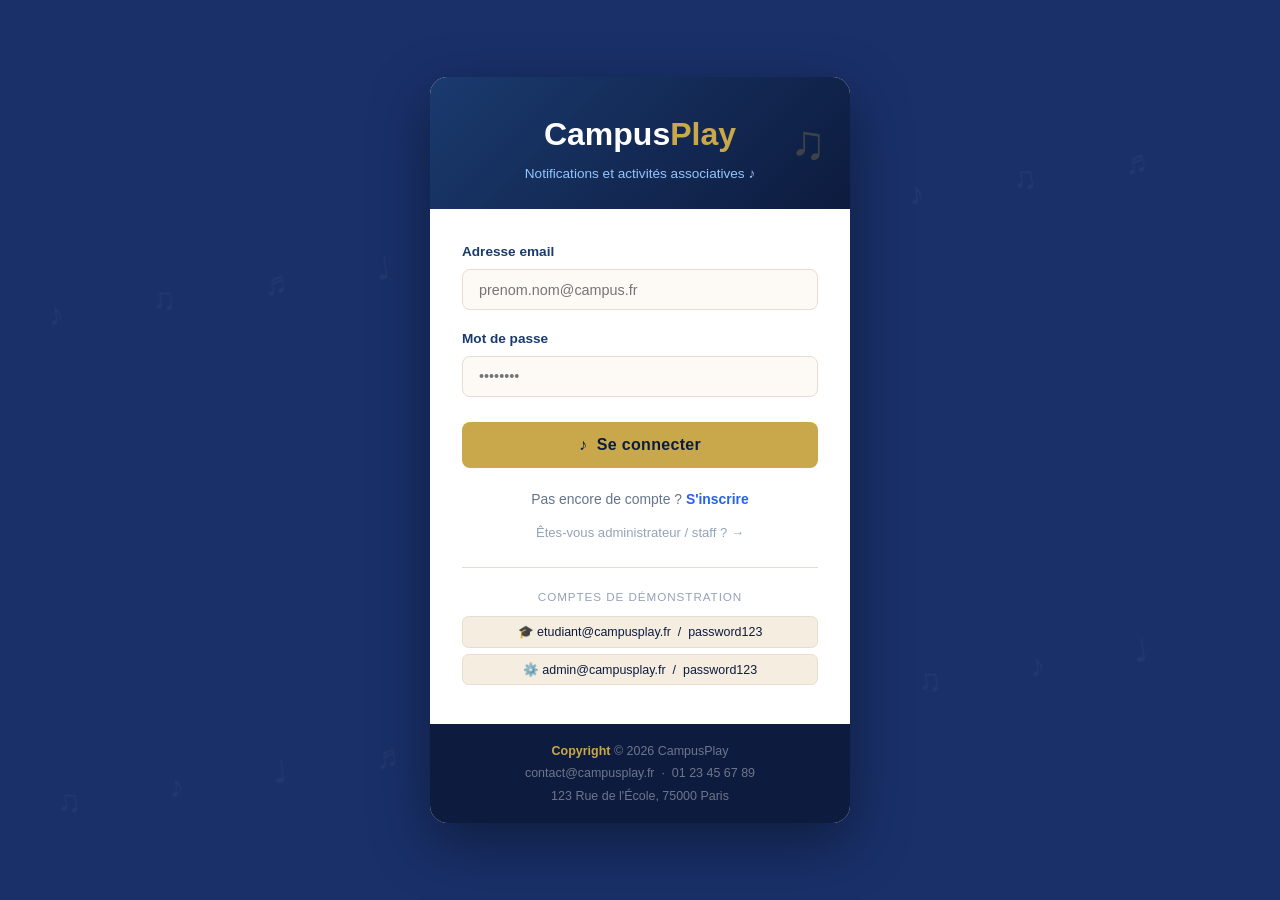
==== index.html @ 024bae29 "Accueil" ====
<!DOCTYPE html>
<html lang="fr">
<head>
  <meta charset="UTF-8">
  <title>CampusPlay — Connexion</title>
  <link rel="stylesheet" href="style.css">
  <style>
    body { background: var(--bleu-nuit, #0d1b3e); margin: 0; font-family: 'Segoe UI', Arial, sans-serif; }

    .page {
      min-height: 100vh;
      display: flex;
      flex-direction: column;
      align-items: center;
      justify-content: center;
      padding: 2rem 1rem;
      position: relative;
      overflow: hidden;
    }

    /* Notes de musique en fond */
    .page::before {
      content: '♩  ♪  ♫  ♬  ♩  ♪  ♫  ♬  ♩  ♪  ♫  ♬';
      position: fixed;
      top: 20%;
      left: -5%;
      font-size: 2rem;
      color: rgba(255,255,255,.04);
      white-space: nowrap;
      letter-spacing: 2.5rem;
      transform: rotate(-8deg);
      width: 140%;
      pointer-events: none;
    }
    .page::after {
      content: '♬  ♫  ♪  ♩  ♬  ♫  ♪  ♩  ♬  ♫  ♪  ♩';
      position: fixed;
      bottom: 20%;
      left: -5%;
      font-size: 2rem;
      color: rgba(255,255,255,.04);
      white-space: nowrap;
      letter-spacing: 2.5rem;
      transform: rotate(-8deg);
      width: 140%;
      pointer-events: none;
    }

    /* Carte centrale */
    .carte-login {
      background: white;
      border-radius: 1.1rem;
      width: 100%;
      max-width: 420px;
      box-shadow: 0 20px 60px rgba(0,0,0,.4);
      overflow: hidden;
      position: relative;
      z-index: 1;
    }

    /* Bandeau haut */
    .bandeau {
      background: linear-gradient(135deg, #1a3a6e, #0d1b3e);
      padding: 2rem 2rem 1.5rem;
      text-align: center;
      position: relative;
    }
    .bandeau::after {
      content: '♫';
      position: absolute;
      top: 50%;
      right: 1.5rem;
      transform: translateY(-50%);
      font-size: 3rem;
      color: rgba(201,168,76,.25);
    }
    .bandeau h1 {
      font-size: 2rem;
      font-weight: 800;
      color: white;
      margin: 0 0 .2rem;
    }
    .bandeau h1 span { color: #c9a84c; }
    .bandeau p {
      font-size: .85rem;
      color: #93c5fd;
      margin: 0;
    }

    /* Corps formulaire */
    .corps {
      padding: 2rem;
    }

    /* Champs */
    .champ { margin-bottom: 1.1rem; }
    .champ label {
      display: block;
      font-size: .85rem;
      font-weight: 600;
      color: #1a3a6e;
      margin-bottom: .4rem;
    }
    .champ input {
      width: 100%;
      padding: .72rem 1rem;
      border: 1.5px solid #e8ddd0;
      border-radius: .5rem;
      font-size: .9rem;
      background: #fdfaf6;
      color: #0d1b3e;
      box-sizing: border-box;
      transition: .15s;
      font-family: inherit;
    }
    .champ input:focus {
      outline: none;
      border-color: #2563eb;
      background: white;
      box-shadow: 0 0 0 3px rgba(37,99,235,.1);
    }

    /* Bouton connexion */
    .btn-login {
      width: 100%;
      padding: .85rem;
      background: #c9a84c;
      color: #0d1b3e;
      border: none;
      border-radius: .5rem;
      font-size: 1rem;
      font-weight: 800;
      cursor: pointer;
      margin-top: .5rem;
      transition: .15s;
      letter-spacing: .02em;
    }
    .btn-login:hover { background: #b8942e; transform: translateY(-1px); }

    /* Message erreur */
    .erreur {
      display: none;
      background: #fee2e2;
      color: #991b1b;
      border-left: 4px solid #dc2626;
      padding: .8rem 1rem;
      border-radius: .45rem;
      font-size: .88rem;
      margin-bottom: 1rem;
    }

    /* Lien inscription */
    .lien-bas {
      text-align: center;
      font-size: .87rem;
      color: #64748b;
      margin-top: 1.25rem;
    }
    .lien-bas a {
      color: #2563eb;
      font-weight: 600;
      text-decoration: none;
    }
    .lien-bas a:hover { text-decoration: underline; }

    /* Lien admin */
    .lien-admin {
      display: block;
      text-align: center;
      font-size: .82rem;
      color: #94a3b8;
      margin-top: .75rem;
      text-decoration: none;
      transition: .15s;
    }
    .lien-admin:hover { color: #2563eb; }

    /* Comptes démo */
    .demo-zone {
      margin-top: 1.5rem;
      padding-top: 1.25rem;
      border-top: 1px solid #e8ddd0;
    }
    .demo-titre {
      font-size: .73rem;
      color: #94a3b8;
      text-align: center;
      text-transform: uppercase;
      letter-spacing: .08em;
      margin-bottom: .6rem;
    }
    .demo-btn {
      display: block;
      width: 100%;
      padding: .45rem;
      background: #f5ede0;
      border: 1px solid #e8ddd0;
      border-radius: .4rem;
      font-size: .78rem;
      cursor: pointer;
      margin-bottom: .4rem;
      color: #0d1b3e;
      transition: .12s;
      font-family: inherit;
    }
    .demo-btn:hover { background: #e8ddd0; }

    /* Footer */
    .pied {
      background: #0d1b3e;
      padding: 1rem 2rem;
      text-align: center;
      font-size: .78rem;
      color: rgba(255,255,255,.4);
      line-height: 1.8;
    }
    .pied strong { color: #c9a84c; }
  </style>
</head>
<body>

<div class="page">
  <div class="carte-login">

    <!-- Bandeau -->
    <div class="bandeau">
      <h1>Campus<span>Play</span></h1>
      <p>Notifications et activités associatives ♪</p>
    </div>

    <!-- Formulaire -->
    <div class="corps">

      <div class="erreur" id="msg-erreur">
        ⚠️ Email ou mot de passe incorrect.
      </div>

      <form id="form-login">
        <div class="champ">
          <label>Adresse email</label>
          <input type="email" id="email" placeholder="prenom.nom@campus.fr" required autocomplete="email">
        </div>
        <div class="champ">
          <label>Mot de passe</label>
          <input type="password" id="mdp" placeholder="••••••••" required autocomplete="current-password">
        </div>
        <button type="submit" class="btn-login">♪ &nbsp;Se connecter</button>
      </form>

      <div class="lien-bas">
        Pas encore de compte ?
        <a href="inscription.html">S'inscrire</a>
      </div>

      <a href="connexion-admin.html" class="lien-admin">
        Êtes-vous administrateur / staff ? →
      </a>

      <!-- Comptes de démonstration -->
      <div class="demo-zone">
        <p class="demo-titre">Comptes de démonstration</p>
        <button class="demo-btn" onclick="remplir('etudiant@campusplay.fr','password123')">
          🎓 etudiant@campusplay.fr &nbsp;/&nbsp; password123
        </button>
        <button class="demo-btn" onclick="remplir('admin@campusplay.fr','password123')">
          ⚙️ admin@campusplay.fr &nbsp;/&nbsp; password123
        </button>
      </div>

    </div>

    <!-- Pied de la carte -->
    <div class="pied">
      <div><strong>Copyright</strong> © 2026 CampusPlay</div>
      <div>contact@campusplay.fr &nbsp;·&nbsp; 01 23 45 67 89</div>
      <div>123 Rue de l'École, 75000 Paris</div>
    </div>

  </div>
</div>

<script>
  /* ── Comptes de base ── */
  var COMPTES_BASE = [
    { email: 'admin@campusplay.fr',    mdp: 'password123', prenom: 'Alice', nom: 'Admin',   role: 'admin'   },
    { email: 'manager@campusplay.fr',  mdp: 'password123', prenom: 'Marc',  nom: 'Manager', role: 'manager' },
    { email: 'etudiant@campusplay.fr', mdp: 'password123', prenom: 'Emma',  nom: 'Dupont',  role: 'etudiant'},
  ];

  /* ── Si déjà connecté → page suivante ── */
  try {
    var sessionActuelle = localStorage.getItem('campusplay_user');
    if (sessionActuelle) {
      window.location.href = 'accueil.html';
    }
  } catch(e) {}

  /* ── Remplissage auto depuis les boutons démo ── */
  function remplir(email, mdp) {
    document.getElementById('email').value = email;
    document.getElementById('mdp').value   = mdp;
    document.getElementById('msg-erreur').style.display = 'none';
  }

  /* ── Soumission du formulaire ── */
  document.getElementById('form-login').addEventListener('submit', function(e) {
    e.preventDefault();

    var email  = document.getElementById('email').value.trim().toLowerCase();
    var mdp    = document.getElementById('mdp').value;
    var erreur = document.getElementById('msg-erreur');

    /* Récupérer aussi les comptes créés via inscription */
    var comptesInscrits = [];
    try {
      comptesInscrits = JSON.parse(localStorage.getItem('cp_comptes') || '[]');
    } catch(e) {}

    var tousComptes = COMPTES_BASE.concat(comptesInscrits);

    /* Chercher le compte correspondant */
    var compte = null;
    for (var i = 0; i < tousComptes.length; i++) {
      if (tousComptes[i].email === email && tousComptes[i].mdp === mdp) {
        compte = tousComptes[i];
        break;
      }
    }

    if (!compte) {
      erreur.style.display = 'block';
      document.getElementById('mdp').value = '';
      document.getElementById('mdp').focus();
      return;
    }

    /* Connexion réussie */
    erreur.style.display = 'none';
    var userSession = {
      email:  compte.email,
      prenom: compte.prenom,
      nom:    compte.nom,
      role:   compte.role
    };
    localStorage.setItem('campusplay_user', JSON.stringify(userSession));
    localStorage.setItem('cp_flash', JSON.stringify({ msg: 'Bienvenue, ' + compte.prenom + ' ! ♪', type: 'succes' }));

    /* → Redirection vers accueil.html */
    window.location.href = 'accueil.html';
  });
</script>

</body>
</html>
---- style.css ----
/* ═══════════════════════════════════════════
   CAMPUSPLAY — CSS GLOBAL
   DA : Musique · Bleu foncé / Bleu clair / Beige
   ═══════════════════════════════════════════ */

/* ── VARIABLES ── */
:root {
  --bleu-nuit:   #193069;   /* fond sombre, sidebar */
  --bleu-marine: #35578e;   /* header, accents foncés */
  --bleu-vif:    #1d5ce4;   /* boutons principaux */
  --bleu-clair:  #93c5fd;   /* highlights bleus */
  --bleu-pale:   #dbeafe;   /* fonds légers */
  --beige:       #f5ede0;   /* fond principal */
  --beige-clair: #fdfaf6;   /* cartes, fonds blancs chauds */
  --beige-bord:  #e8ddd0;   /* bordures beige */
  --or:          #d6c28a;   /* accent musical doré */
  --or-clair:    #fef3c7;   /* fond doré léger */
  --blanc:       #ffffff;
  --texte:       #0d1b3e;   /* texte principal */
  --texte-doux:  #4a5568;   /* texte secondaire */
  --texte-pale:  #94a3b8;   /* texte très léger */
  --succes:      #059669;
  --erreur:      #dc2626;
  --attention:   #d97706;
  --bordure:     #e8ddd0;
  --ombre:       0 4px 20px rgba(13, 27, 62, .1);
  --ombre-forte: 0 8px 32px rgba(13, 27, 62, .18);
}

/* ── RESET ── */
*, *::before, *::after { margin: 0; padding: 0; box-sizing: border-box; }

html { scroll-behavior: smooth; }

body {
  font-family: 'Segoe UI', 'Helvetica Neue', Arial, sans-serif;
  background: var(--beige);
  color: var(--texte);
  min-height: 100vh;
  line-height: 1.6;
}

/* ══════════════════════════════
   MISE EN PAGE PRINCIPALE
   (structure wireframe sidebar)
   ══════════════════════════════ */
.page-wrapper {
  min-height: 100vh;
  display: flex;
  flex-direction: column;
  max-width: 1100px;
  margin: 0 auto;
  background: var(--beige-clair);
  box-shadow: var(--ombre-forte);
}

/* ── HEADER ── */
.site-header {
  background: var(--bleu-nuit);
  padding: 1.1rem 2rem;
  display: flex;
  align-items: center;
  gap: 1.5rem;
  position: relative;
  overflow: hidden;
}

/* Notes de musique décoratives en fond du header */
.site-header::before {
  content: '♩ ♪ ♫ ♬ ♩ ♪ ♫ ♬ ♩ ♪ ♫ ♬';
  position: absolute;
  top: 50%;
  left: 50%;
  transform: translate(-50%, -50%);
  font-size: 1.4rem;
  color: rgba(255,255,255,.04);
  white-space: nowrap;
  letter-spacing: 1.5rem;
  pointer-events: none;
  width: 200%;
  text-align: center;
}

.logo-cercle {
  width: 68px;
  height: 68px;
  border-radius: 50%;
  border: 2px solid var(--or);
  background: rgba(201,168,76,.1);
  display: flex;
  align-items: center;
  justify-content: center;
  font-size: 1.6rem;
  flex-shrink: 0;
  position: relative;
  z-index: 1;
}

.site-header-centre {
  flex: 1;
  text-align: center;
  position: relative;
  z-index: 1;
}
.site-header-centre h1 {
  font-size: 2.2rem;
  font-weight: 800;
  color: var(--blanc);
  letter-spacing: .02em;
  margin-bottom: .15rem;
}
.site-header-centre .sous-titre {
  font-size: .9rem;
  color: var(--bleu-clair);
  letter-spacing: .05em;
}
/* Note musicale après le titre */
.site-header-centre h1::after {
  content: ' ♫';
  color: var(--or);
  font-size: 1.6rem;
}

.header-user {
  display: flex;
  flex-direction: column;
  align-items: flex-end;
  gap: .35rem;
  min-width: 130px;
  position: relative;
  z-index: 1;
}
.header-user .user-nom   { font-size: .85rem; font-weight: 600; color: var(--blanc); }
.header-user .user-role  {
  font-size: .72rem;
  padding: .15rem .6rem;
  border-radius: 9999px;
  background: var(--or);
  color: var(--bleu-nuit);
  font-weight: 700;
  letter-spacing: .03em;
}
.header-user .btn-deconnexion {
  font-size: .78rem;
  padding: .3rem .75rem;
  border: 1px solid rgba(255,255,255,.25);
  border-radius: .4rem;
  background: transparent;
  cursor: pointer;
  color: rgba(255,255,255,.7);
  transition: .15s;
}
.header-user .btn-deconnexion:hover {
  background: rgba(255,255,255,.1);
  color: var(--blanc);
}

/* ── CORPS : sidebar + contenu ── */
.site-corps {
  display: flex;
  flex: 1;
}

/* ── SIDEBAR ── */
.sidebar {
  width: 165px;
  flex-shrink: 0;
  background: var(--bleu-marine);
  padding: 1.5rem 0;
  display: flex;
  flex-direction: column;
}

.sidebar-titre {
  font-size: .7rem;
  font-weight: 700;
  color: var(--bleu-clair);
  letter-spacing: .12em;
  text-transform: uppercase;
  padding: .5rem 1.25rem .25rem;
  margin-bottom: .25rem;
}

.sidebar a {
  display: flex;
  align-items: center;
  gap: .6rem;
  padding: .7rem 1.25rem;
  font-size: .9rem;
  color: rgba(255,255,255,.65);
  text-decoration: none;
  border-left: 3px solid transparent;
  transition: .15s;
}
.sidebar a .icone { font-size: 1rem; width: 1.2rem; text-align: center; }
.sidebar a:hover {
  background: rgba(255,255,255,.07);
  color: var(--blanc);
  border-left-color: var(--bleu-clair);
}
.sidebar a.actif {
  background: rgba(147,197,253,.12);
  color: var(--blanc);
  font-weight: 700;
  border-left-color: var(--or);
}
.sidebar a.actif .icone { color: var(--or); }

.sidebar hr {
  border: none;
  border-top: 1px solid rgba(255,255,255,.1);
  margin: .6rem 1rem;
}

.badge-notif {
  display: inline-block;
  background: var(--erreur);
  color: white;
  border-radius: 9999px;
  font-size: .65rem;
  padding: .1rem .45rem;
  font-weight: 700;
  margin-left: auto;
}

/* ── CONTENU PRINCIPAL ── */
.site-contenu {
  flex: 1;
  padding: 2rem 2.25rem;
  background: var(--beige-clair);
}

.page-titre {
  font-size: 1.4rem;
  font-weight: 800;
  color: var(--bleu-nuit);
  margin-bottom: 1.5rem;
  display: flex;
  align-items: center;
  gap: .6rem;
}
.page-titre::after {
  content: '';
  flex: 1;
  height: 2px;
  background: linear-gradient(to right, var(--beige-bord), transparent);
  margin-left: .5rem;
}

/* ── FOOTER ── */
/* ── FOOTER ── */
.site-footer {
  background: var(--bleu-nuit);
  border-top: 2px solid var(--or);
  padding: .55rem 2rem;
  text-align: center;
  color: rgba(255,255,255,.4);
  font-size: .75rem;
  line-height: 1.6;
}
.site-footer strong { color: var(--or); }

/* ══════════════════════════════
   COMPOSANTS UI
   ══════════════════════════════ */

/* ── BOUTONS ── */
.btn {
  display: inline-flex;
  align-items: center;
  gap: .4rem;
  padding: .6rem 1.4rem;
  border-radius: .5rem;
  font-size: .9rem;
  font-weight: 600;
  cursor: pointer;
  text-decoration: none;
  border: none;
  transition: .18s;
  letter-spacing: .01em;
}
.btn-primaire {
  background: var(--bleu-vif);
  color: var(--blanc);
}
.btn-primaire:hover { background: #1d4ed8; transform: translateY(-1px); box-shadow: 0 4px 12px rgba(37,99,235,.3); }

.btn-or {
  background: var(--or);
  color: var(--bleu-nuit);
  font-weight: 700;
}
.btn-or:hover { background: #b8942e; transform: translateY(-1px); }

.btn-contour {
  background: transparent;
  color: var(--bleu-vif);
  border: 2px solid var(--bleu-vif);
}
.btn-contour:hover { background: var(--bleu-pale); }

.btn-contour-blanc {
  background: transparent;
  color: var(--blanc);
  border: 2px solid rgba(255,255,255,.4);
}
.btn-contour-blanc:hover { background: rgba(255,255,255,.1); border-color: var(--blanc); }

.btn-succes { background: var(--succes); color: var(--blanc); }
.btn-succes:hover { background: #047857; }

.btn-erreur { background: var(--erreur); color: var(--blanc); }
.btn-erreur:hover { background: #b91c1c; }

.btn-gris { background: var(--beige); color: var(--texte-doux); border: 1px solid var(--bordure); }
.btn-gris:hover { background: var(--beige-bord); }

.btn-grand { padding: .85rem 2rem; font-size: 1rem; }
.btn-plein { width: 100%; justify-content: center; }

/* ── CARTES ── */
.carte {
  background: var(--blanc);
  border: 1px solid var(--bordure);
  border-radius: .75rem;
  padding: 1.5rem;
  transition: .2s;
}
.carte:hover { box-shadow: var(--ombre); }

/* Cartes du dashboard (3 grandes) */
.grande-carte {
  border: 2px solid var(--beige-bord);
  border-radius: .75rem;
  min-height: 230px;
  display: flex;
  flex-direction: column;
  cursor: pointer;
  text-decoration: none;
  color: inherit;
  transition: .2s;
  overflow: hidden;
  background: var(--blanc);
}
.grande-carte:hover {
  border-color: var(--bleu-vif);
  box-shadow: 0 6px 24px rgba(37,99,235,.12);
  transform: translateY(-3px);
}
.grande-carte-titre {
  padding: .9rem 1.1rem;
  font-weight: 700;
  font-size: .95rem;
  border-bottom: 2px solid var(--beige-bord);
  background: var(--beige);
  color: var(--bleu-marine);
  display: flex;
  align-items: center;
  gap: .5rem;
}
.grande-carte:hover .grande-carte-titre {
  background: var(--bleu-pale);
  border-bottom-color: var(--bleu-vif);
  color: var(--bleu-vif);
}
.grande-carte-corps {
  flex: 1;
  padding: 1rem;
  display: flex;
  flex-direction: column;
  gap: .5rem;
}
.item-carte {
  font-size: .82rem;
  color: var(--texte-doux);
  padding: .4rem .65rem;
  background: var(--beige-clair);
  border-radius: .35rem;
  border-left: 3px solid var(--beige-bord);
  line-height: 1.45;
}
.item-carte strong { display: block; color: var(--bleu-nuit); font-size: .85rem; }
.item-carte-vide { font-size: .83rem; color: var(--texte-pale); text-align: center; margin-top: 1.25rem; font-style: italic; }

/* ── GRILLES ── */
.grille-3 { display: grid; grid-template-columns: repeat(3, 1fr); gap: 1.25rem; }
.grille-2 { display: grid; grid-template-columns: repeat(2, 1fr); gap: 1.25rem; }
.grille-4 { display: grid; grid-template-columns: repeat(4, 1fr); gap: 1rem; }

/* ── BADGES ── */
.badge {
  display: inline-block;
  padding: .2rem .65rem;
  border-radius: 9999px;
  font-size: .73rem;
  font-weight: 700;
  letter-spacing: .02em;
}
.badge-vert    { background: #d1fae5; color: #065f46; }
.badge-jaune   { background: var(--or-clair); color: #92400e; }
.badge-rouge   { background: #fee2e2; color: #991b1b; }
.badge-bleu    { background: var(--bleu-pale); color: var(--bleu-marine); }
.badge-marine  { background: var(--bleu-marine); color: var(--blanc); }
.badge-or      { background: var(--or); color: var(--bleu-nuit); font-weight: 800; }
.badge-beige   { background: var(--beige); color: var(--texte-doux); }

/* ── FORMULAIRES ── */
.form-groupe { margin-bottom: 1.15rem; }
.form-groupe label {
  display: block;
  font-weight: 600;
  font-size: .85rem;
  margin-bottom: .4rem;
  color: var(--bleu-marine);
}
.form-groupe label .requis { color: var(--erreur); margin-left: .15rem; }

.form-groupe input,
.form-groupe select,
.form-groupe textarea {
  width: 100%;
  padding: .7rem 1rem;
  border: 1.5px solid var(--beige-bord);
  border-radius: .5rem;
  font-size: .9rem;
  font-family: inherit;
  background: var(--beige-clair);
  color: var(--texte);
  transition: .15s;
}
.form-groupe input:focus,
.form-groupe select:focus,
.form-groupe textarea:focus {
  outline: none;
  border-color: var(--bleu-vif);
  background: var(--blanc);
  box-shadow: 0 0 0 3px rgba(37,99,235,.1);
}
.form-groupe input::placeholder { color: var(--texte-pale); }
.form-groupe textarea { resize: vertical; min-height: 90px; }

/* ── FLASH / ALERTES ── */
.flash {
  padding: .85rem 1.2rem;
  border-radius: .5rem;
  margin-bottom: 1.25rem;
  font-size: .88rem;
  font-weight: 500;
  display: flex;
  align-items: center;
  gap: .6rem;
}
.flash-succes    { background: #d1fae5; color: #065f46; border-left: 4px solid var(--succes); }
.flash-erreur    { background: #fee2e2; color: #991b1b; border-left: 4px solid var(--erreur); }
.flash-attention { background: var(--or-clair); color: #92400e; border-left: 4px solid var(--attention); }
.flash-info      { background: var(--bleu-pale); color: var(--bleu-marine); border-left: 4px solid var(--bleu-vif); }

/* ── TABLEAU ── */
table { width: 100%; border-collapse: collapse; }
thead tr { background: var(--beige); }
th {
  padding: .8rem 1rem;
  text-align: left;
  font-size: .78rem;
  font-weight: 700;
  color: var(--bleu-marine);
  text-transform: uppercase;
  letter-spacing: .06em;
  border-bottom: 2px solid var(--beige-bord);
}
td {
  padding: .75rem 1rem;
  font-size: .87rem;
  border-bottom: 1px solid var(--beige-bord);
  color: var(--texte);
}
tbody tr:hover { background: var(--beige-clair); }
tbody tr:last-child td { border-bottom: none; }

/* ── ONGLETS ── */
.onglets {
  display: flex;
  gap: .25rem;
  border-bottom: 2px solid var(--beige-bord);
  margin-bottom: 1.75rem;
  overflow-x: auto;
}
.onglet {
  padding: .65rem 1.2rem;
  font-size: .88rem;
  font-weight: 600;
  color: var(--texte-doux);
  border-bottom: 3px solid transparent;
  margin-bottom: -2px;
  cursor: pointer;
  white-space: nowrap;
  transition: .15s;
  border-radius: .4rem .4rem 0 0;
}
.onglet:hover { color: var(--bleu-vif); background: var(--beige); }
.onglet.actif { color: var(--bleu-vif); border-bottom-color: var(--bleu-vif); background: var(--bleu-pale); }

/* ── STAT CARTES ── */
.stat-carte {
  background: var(--blanc);
  border: 1px solid var(--beige-bord);
  border-radius: .75rem;
  padding: 1.4rem;
  text-align: center;
  position: relative;
  overflow: hidden;
}
.stat-carte::before {
  content: '♪';
  position: absolute;
  bottom: -.5rem;
  right: .75rem;
  font-size: 3rem;
  color: rgba(13,27,62,.04);
  pointer-events: none;
}
.stat-carte .chiffre {
  font-size: 2.4rem;
  font-weight: 800;
  color: var(--bleu-marine);
  line-height: 1;
  margin-bottom: .35rem;
}
.stat-carte .label {
  font-size: .78rem;
  color: var(--texte-doux);
  font-weight: 500;
  text-transform: uppercase;
  letter-spacing: .05em;
}

/* ── BARRE DE PROGRESSION ── */
.barre-fond {
  background: var(--beige-bord);
  border-radius: 9999px;
  height: 8px;
  overflow: hidden;
}
.barre-rempli {
  height: 100%;
  border-radius: 9999px;
  transition: width .3s ease;
}

/* ── MODAL ── */
.modal-overlay {
  display: none;
  position: fixed;
  inset: 0;
  background: rgba(13,27,62,.6);
  z-index: 300;
  align-items: center;
  justify-content: center;
  backdrop-filter: blur(2px);
}
.modal-overlay.ouvert { display: flex; }
.modal-carte {
  background: var(--blanc);
  border-radius: .9rem;
  width: 100%;
  max-width: 480px;
  margin: 1rem;
  box-shadow: var(--ombre-forte);
  overflow: hidden;
}
.modal-header {
  background: var(--bleu-nuit);
  padding: 1.25rem 1.5rem;
  display: flex;
  justify-content: space-between;
  align-items: center;
}
.modal-header h3 { color: var(--blanc); font-weight: 700; }
.modal-fermer {
  background: none;
  border: none;
  color: rgba(255,255,255,.6);
  font-size: 1.4rem;
  cursor: pointer;
  transition: .15s;
}
.modal-fermer:hover { color: var(--blanc); }
.modal-corps { padding: 1.75rem; }

/* ══════════════════════════════
   PAGE CONNEXION (index.html)
   ══════════════════════════════ */
.page-connexion {
  min-height: 100vh;
  display: flex;
  flex-direction: column;
  background: var(--bleu-nuit);
  position: relative;
  overflow: hidden;
}

/* Motif notes de musique en fond */
.page-connexion::before {
  content: '♩  ♪  ♫  ♬  ♩  ♪  ♫  ♬  ♩  ♪  ♫  ♬  ♩  ♪  ♫  ♬';
  position: fixed;
  top: 15%;
  left: -5%;
  font-size: 2rem;
  color: rgba(255,255,255,.03);
  white-space: nowrap;
  letter-spacing: 2rem;
  pointer-events: none;
  transform: rotate(-8deg);
  width: 130%;
}
.page-connexion::after {
  content: '♬  ♫  ♪  ♩  ♬  ♫  ♪  ♩  ♬  ♫  ♪  ♩  ♬  ♫  ♪  ♩';
  position: fixed;
  bottom: 15%;
  left: -5%;
  font-size: 2rem;
  color: rgba(255,255,255,.03);
  white-space: nowrap;
  letter-spacing: 2rem;
  pointer-events: none;
  transform: rotate(-8deg);
  width: 130%;
}

.connexion-wrapper {
  flex: 1;
  display: flex;
  align-items: center;
  justify-content: center;
  padding: 2rem 1rem;
  position: relative;
  z-index: 1;
}

.connexion-carte {
  background: var(--blanc);
  border-radius: 1.1rem;
  width: 100%;
  max-width: 420px;
  box-shadow: 0 20px 60px rgba(0,0,0,.4);
  overflow: hidden;
}

.connexion-bandeau {
  background: linear-gradient(135deg, var(--bleu-marine), var(--bleu-nuit));
  padding: 2rem 2rem 1.5rem;
  text-align: center;
  position: relative;
}
.connexion-bandeau::after {
  content: '♫';
  position: absolute;
  top: 50%;
  right: 1.5rem;
  transform: translateY(-50%);
  font-size: 3rem;
  color: rgba(201,168,76,.3);
}
.connexion-bandeau h1 {
  font-size: 1.9rem;
  font-weight: 800;
  color: var(--blanc);
  margin-bottom: .2rem;
}
.connexion-bandeau h1 span { color: var(--or); }
.connexion-bandeau p {
  font-size: .85rem;
  color: var(--bleu-clair);
}

.connexion-corps { padding: 2rem; }

.connexion-footer-bas {
  background: var(--bleu-nuit);
  padding: 1rem 2rem;
  text-align: center;
  font-size: .8rem;
  color: rgba(255,255,255,.4);
  line-height: 1.8;
}

/* ── RESPONSIVE ── */
@media (max-width: 768px) {
  .site-corps { flex-direction: column; }
  .sidebar {
    width: 100%;
    flex-direction: row;
    flex-wrap: wrap;
    padding: .5rem;
    gap: .1rem;
  }
  .sidebar a { padding: .45rem .8rem; font-size: .83rem; border-left: none; border-bottom: 2px solid transparent; }
  .sidebar a.actif { border-left: none; border-bottom-color: var(--or); }
  .sidebar hr, .sidebar-titre { display: none; }
  .grille-3, .grille-4 { grid-template-columns: 1fr 1fr; }
  .grille-2 { grid-template-columns: 1fr; }
  .site-header-centre h1 { font-size: 1.5rem; }
  .site-contenu { padding: 1.25rem; }
}
@media (max-width: 480px) {
  .grille-3, .grille-4 { grid-template-columns: 1fr; }
}
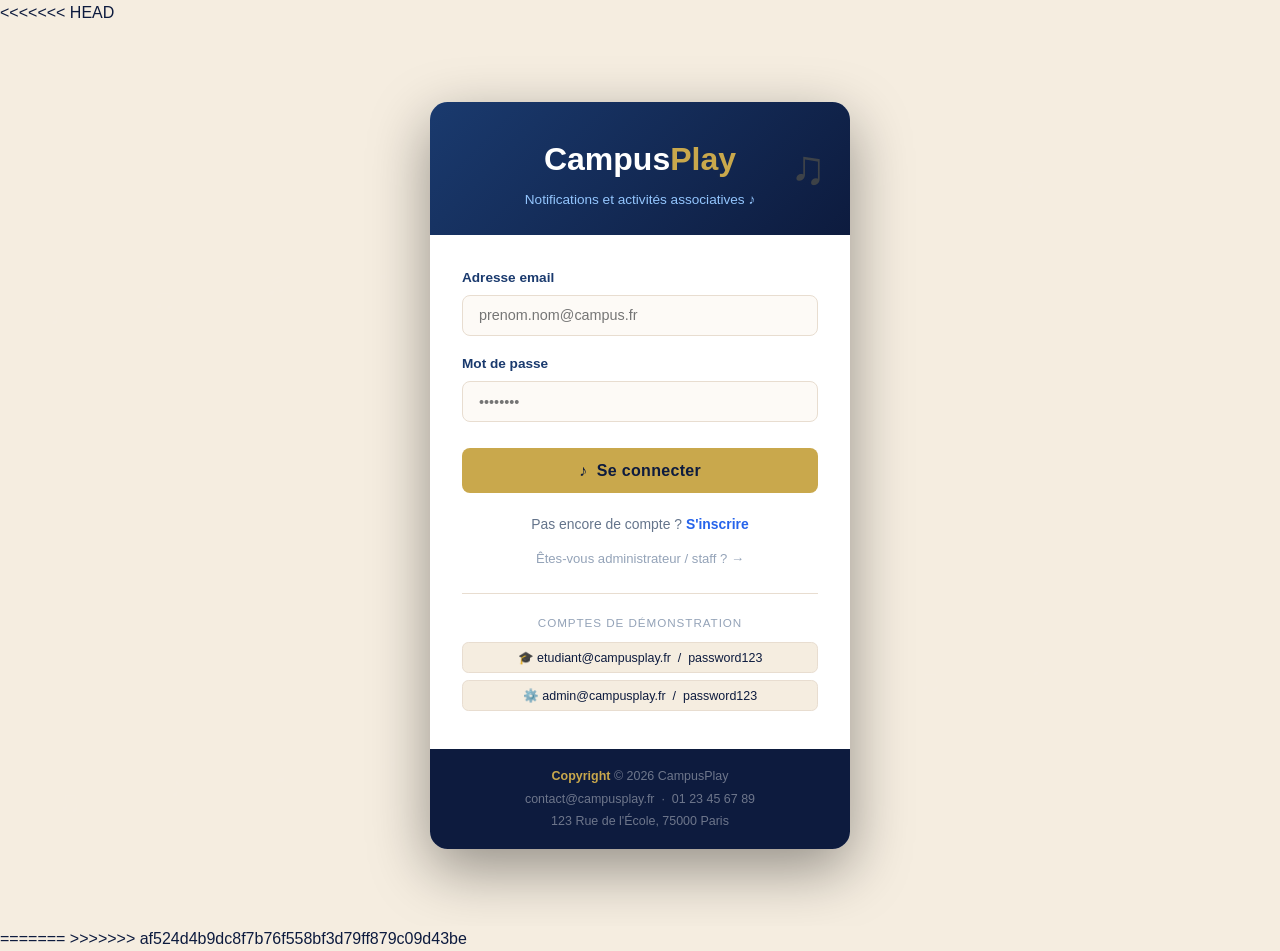
==== commit da0883ad: "accueil" ====
--- a/index.html
+++ b/index.html
@@ -1,6 +1,7 @@
 <!DOCTYPE html>
 <html lang="fr">
 <head>
+<<<<<<< HEAD
   <meta charset="UTF-8">
   <title>CampusPlay — Connexion</title>
   <link rel="stylesheet" href="style.css">
@@ -351,4 +352,12 @@
 </script>
 
 </body>
-</html>+</html>
+=======
+  <meta charset="UTF-8" />
+  <meta name="viewport" content="width=device-width, initial-scale=1.0" />
+  <title>VocalSanté — Dépistage vocal</title>
+  <link rel="stylesheet" href="style.css" />
+</head>
+<body>
+>>>>>>> af524d4b9dc8f7b76f558bf3d79ff879c09d43be
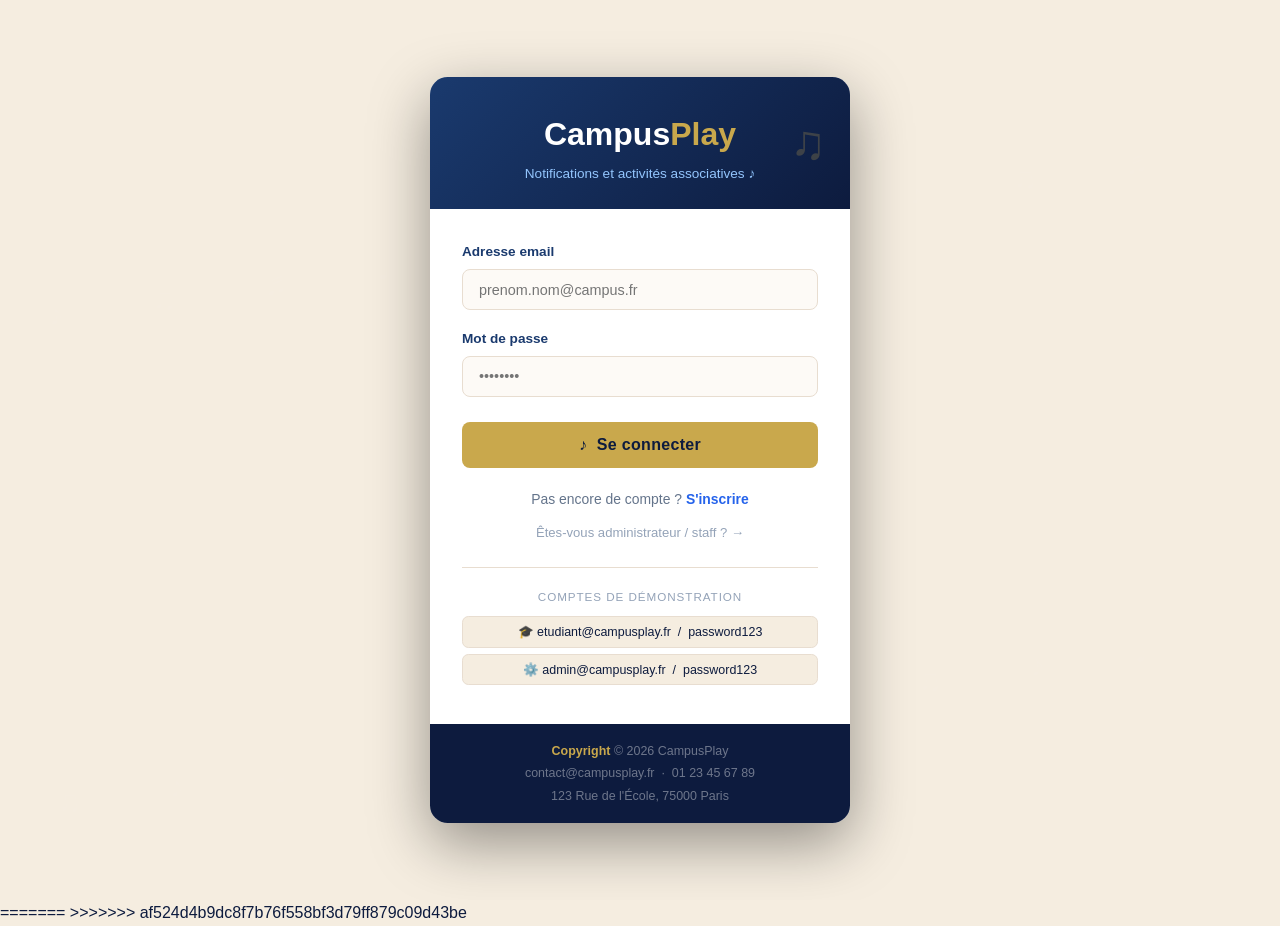
==== commit 28a6523b: "ajout soso" ====
--- a/index.html
+++ b/index.html
@@ -1,7 +1,7 @@
 <!DOCTYPE html>
 <html lang="fr">
 <head>
-<<<<<<< HEAD
+
   <meta charset="UTF-8">
   <title>CampusPlay — Connexion</title>
   <link rel="stylesheet" href="style.css">
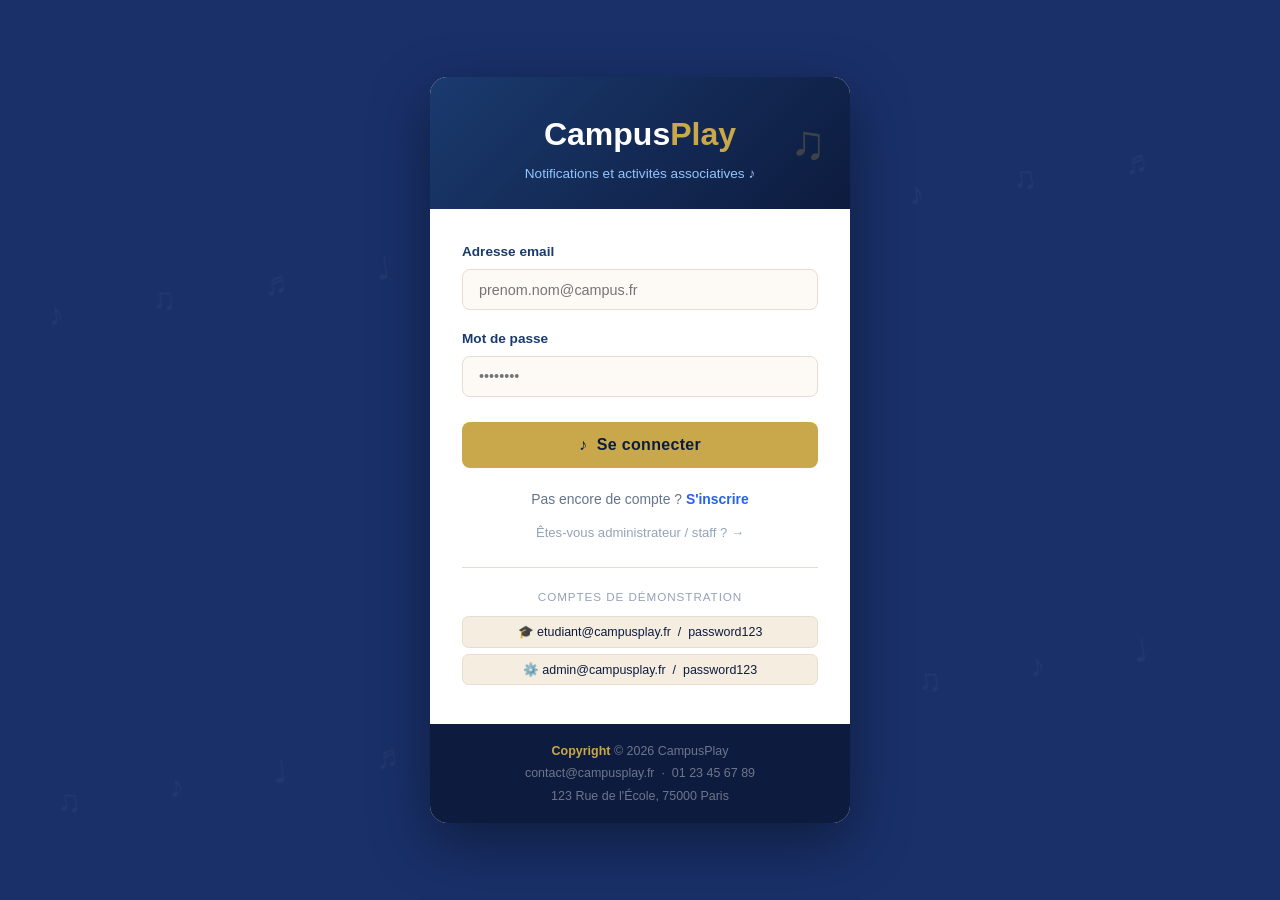
==== commit b998fdc0: "test bdd" ====
--- a/index.html
+++ b/index.html
@@ -236,14 +236,14 @@
         ⚠️ Email ou mot de passe incorrect.
       </div>
 
-      <form id="form-login">
+      <form id="form-login" action="connexion.php" method="POST">
         <div class="champ">
           <label>Adresse email</label>
-          <input type="email" id="email" placeholder="prenom.nom@campus.fr" required autocomplete="email">
+          <input type="email" id="email" name="email" placeholder="prenom.nom@campus.fr" required autocomplete="email">
         </div>
         <div class="champ">
           <label>Mot de passe</label>
-          <input type="password" id="mdp" placeholder="••••••••" required autocomplete="current-password">
+          <input type="password" id="mdp" name="mdp" placeholder="••••••••" required autocomplete="current-password">
         </div>
         <button type="submit" class="btn-login">♪ &nbsp;Se connecter</button>
       </form>
@@ -280,84 +280,3 @@
   </div>
 </div>
 
-<script>
-  /* ── Comptes de base ── */
-  var COMPTES_BASE = [
-    { email: 'admin@campusplay.fr',    mdp: 'password123', prenom: 'Alice', nom: 'Admin',   role: 'admin'   },
-    { email: 'manager@campusplay.fr',  mdp: 'password123', prenom: 'Marc',  nom: 'Manager', role: 'manager' },
-    { email: 'etudiant@campusplay.fr', mdp: 'password123', prenom: 'Emma',  nom: 'Dupont',  role: 'etudiant'},
-  ];
-
-  /* ── Si déjà connecté → page suivante ── */
-  try {
-    var sessionActuelle = localStorage.getItem('campusplay_user');
-    if (sessionActuelle) {
-      window.location.href = 'accueil.html';
-    }
-  } catch(e) {}
-
-  /* ── Remplissage auto depuis les boutons démo ── */
-  function remplir(email, mdp) {
-    document.getElementById('email').value = email;
-    document.getElementById('mdp').value   = mdp;
-    document.getElementById('msg-erreur').style.display = 'none';
-  }
-
-  /* ── Soumission du formulaire ── */
-  document.getElementById('form-login').addEventListener('submit', function(e) {
-    e.preventDefault();
-
-    var email  = document.getElementById('email').value.trim().toLowerCase();
-    var mdp    = document.getElementById('mdp').value;
-    var erreur = document.getElementById('msg-erreur');
-
-    /* Récupérer aussi les comptes créés via inscription */
-    var comptesInscrits = [];
-    try {
-      comptesInscrits = JSON.parse(localStorage.getItem('cp_comptes') || '[]');
-    } catch(e) {}
-
-    var tousComptes = COMPTES_BASE.concat(comptesInscrits);
-
-    /* Chercher le compte correspondant */
-    var compte = null;
-    for (var i = 0; i < tousComptes.length; i++) {
-      if (tousComptes[i].email === email && tousComptes[i].mdp === mdp) {
-        compte = tousComptes[i];
-        break;
-      }
-    }
-
-    if (!compte) {
-      erreur.style.display = 'block';
-      document.getElementById('mdp').value = '';
-      document.getElementById('mdp').focus();
-      return;
-    }
-
-    /* Connexion réussie */
-    erreur.style.display = 'none';
-    var userSession = {
-      email:  compte.email,
-      prenom: compte.prenom,
-      nom:    compte.nom,
-      role:   compte.role
-    };
-    localStorage.setItem('campusplay_user', JSON.stringify(userSession));
-    localStorage.setItem('cp_flash', JSON.stringify({ msg: 'Bienvenue, ' + compte.prenom + ' ! ♪', type: 'succes' }));
-
-    /* → Redirection vers accueil.html */
-    window.location.href = 'accueil.html';
-  });
-</script>
-
-</body>
-</html>
-=======
-  <meta charset="UTF-8" />
-  <meta name="viewport" content="width=device-width, initial-scale=1.0" />
-  <title>VocalSanté — Dépistage vocal</title>
-  <link rel="stylesheet" href="style.css" />
-</head>
-<body>
->>>>>>> af524d4b9dc8f7b76f558bf3d79ff879c09d43be
--- a/style.css
+++ b/style.css
@@ -704,4 +704,639 @@
 }
 @media (max-width: 480px) {
   .grille-3, .grille-4 { grid-template-columns: 1fr; }
-}+}
+
+/* Images des cartes de la page accueil */
+.carte-image {
+  width: 100%;
+  height: 170px;
+  background: linear-gradient(135deg, #dbeafe, #eef2ff);
+  display: flex;
+  align-items: center;
+  justify-content: center;
+  overflow: hidden;
+  border-bottom: 2px solid var(--bleu-vif);
+}
+
+.carte-image img {
+  width: 100%;
+  height: 100%;
+  object-fit: cover;
+  display: block;
+}
+
+/* ══════════════════════════════
+   PAGE INSCRIPTION
+   ══════════════════════════════ */
+
+.page-inscription {
+  min-height: 100vh;
+  background: var(--bleu-nuit);
+  display: flex;
+  align-items: center;
+  justify-content: center;
+  padding: 2rem 1rem;
+  position: relative;
+  overflow: hidden;
+}
+
+/* Notes de musique en fond */
+.page-inscription::before {
+  content: '♩  ♪  ♫  ♬  ♩  ♪  ♫  ♬  ♩  ♪  ♫  ♬';
+  position: fixed;
+  top: 20%;
+  left: -5%;
+  font-size: 2rem;
+  color: rgba(255,255,255,.04);
+  white-space: nowrap;
+  letter-spacing: 2.5rem;
+  transform: rotate(-8deg);
+  width: 140%;
+  pointer-events: none;
+}
+
+.page-inscription::after {
+  content: '♬  ♫  ♪  ♩  ♬  ♫  ♪  ♩  ♬  ♫  ♪  ♩';
+  position: fixed;
+  bottom: 20%;
+  left: -5%;
+  font-size: 2rem;
+  color: rgba(255,255,255,.04);
+  white-space: nowrap;
+  letter-spacing: 2.5rem;
+  transform: rotate(-8deg);
+  width: 140%;
+  pointer-events: none;
+}
+
+/* Carte */
+.carte-inscription {
+  background: var(--blanc);
+  border-radius: 1.1rem;
+  width: 100%;
+  max-width: 460px;
+  box-shadow: 0 20px 60px rgba(0,0,0,.4);
+  overflow: hidden;
+  position: relative;
+  z-index: 1;
+}
+
+/* Bandeau haut */
+.bandeau-inscription {
+  background: linear-gradient(135deg, var(--bleu-marine), var(--bleu-nuit));
+  padding: 2rem 2rem 1.5rem;
+  text-align: center;
+  position: relative;
+}
+
+.bandeau-inscription::after {
+  content: '♪';
+  position: absolute;
+  top: 50%;
+  right: 1.5rem;
+  transform: translateY(-50%);
+  font-size: 3rem;
+  color: rgba(214,194,138,.25);
+}
+
+.bandeau-inscription h1 {
+  font-size: 2rem;
+  font-weight: 800;
+  color: var(--blanc);
+  margin: 0 0 .2rem;
+}
+
+.bandeau-inscription h1 span {
+  color: var(--or);
+}
+
+.bandeau-inscription p {
+  font-size: .85rem;
+  color: var(--bleu-clair);
+  margin: 0;
+}
+
+/* Corps */
+.corps-inscription {
+  padding: 2rem;
+}
+
+/* Champs */
+.champ-inscription {
+  margin-bottom: 1.1rem;
+}
+
+.champ-inscription label {
+  display: block;
+  font-size: .85rem;
+  font-weight: 600;
+  color: var(--bleu-marine);
+  margin-bottom: .4rem;
+}
+
+.champ-inscription input {
+  width: 100%;
+  padding: .72rem 1rem;
+  border: 1.5px solid var(--beige-bord);
+  border-radius: .5rem;
+  font-size: .9rem;
+  background: var(--beige-clair);
+  color: var(--texte);
+  box-sizing: border-box;
+  transition: .15s;
+  font-family: inherit;
+}
+
+.champ-inscription input:focus {
+  outline: none;
+  border-color: var(--bleu-vif);
+  background: var(--blanc);
+  box-shadow: 0 0 0 3px rgba(37,99,235,.1);
+}
+
+/* Bouton */
+.btn-inscription {
+  width: 100%;
+  padding: .85rem;
+  background: var(--bleu-vif);
+  color: var(--blanc);
+  border: none;
+  border-radius: .5rem;
+  font-size: 1rem;
+  font-weight: 800;
+  cursor: pointer;
+  margin-top: .5rem;
+  transition: .15s;
+  letter-spacing: .02em;
+}
+
+.btn-inscription:hover {
+  background: #1d4ed8;
+  transform: translateY(-1px);
+}
+
+/* Messages */
+.message-inscription {
+  display: none;
+  padding: .8rem 1rem;
+  border-radius: .45rem;
+  font-size: .88rem;
+  margin-bottom: 1rem;
+}
+
+.erreur-inscription {
+  background: #fee2e2;
+  color: #991b1b;
+  border-left: 4px solid var(--erreur);
+}
+
+.succes-inscription {
+  background: #d1fae5;
+  color: #065f46;
+  border-left: 4px solid var(--succes);
+}
+
+/* Lien bas */
+.lien-bas-inscription {
+  text-align: center;
+  font-size: .87rem;
+  color: #64748b;
+  margin-top: 1.25rem;
+}
+
+.lien-bas-inscription a {
+  color: var(--bleu-vif);
+  font-weight: 600;
+  text-decoration: none;
+}
+
+.lien-bas-inscription a:hover {
+  text-decoration: underline;
+}
+
+/* Pied */
+.pied-inscription {
+  background: var(--bleu-nuit);
+  padding: 1rem 2rem;
+  text-align: center;
+  font-size: .78rem;
+  color: rgba(255,255,255,.4);
+  line-height: 1.8;
+}
+
+.pied-inscription strong {
+  color: var(--or);
+}
+
+
+/*======= RESSOURCES ======*/
+.ressources-layout {
+      display: grid;
+      grid-template-columns: 1fr 230px;
+      gap: 1.5rem;
+      align-items: start;
+    }
+
+
+    /* ── Filtres ── */
+    .barre-filtres-res {
+      background: var(--blanc);
+      border: 1px solid var(--beige-bord);
+      border-radius: .75rem;
+      padding: 1rem 1.25rem;
+      margin-bottom: 1.25rem;
+      display: flex;
+      flex-wrap: wrap;
+      gap: .75rem;
+      align-items: flex-end;
+    }
+    .filtre-res {
+      display: flex;
+      flex-direction: column;
+      gap: .25rem;
+    }
+    .filtre-res label {
+      font-size: .7rem;
+      font-weight: 700;
+      color: var(--bleu-marine);
+      text-transform: uppercase;
+      letter-spacing: .07em;
+    }
+    .filtre-res input,
+    .filtre-res select {
+      padding: .5rem .85rem;
+      border: 1.5px solid var(--beige-bord);
+      border-radius: .45rem;
+      font-size: .85rem;
+      font-family: inherit;
+      background: var(--beige-clair);
+      color: var(--texte);
+      transition: .15s;
+    }
+    .filtre-res input:focus,
+    .filtre-res select:focus {
+      outline: none;
+      border-color: var(--bleu-vif);
+      background: var(--blanc);
+    }
+    .filtre-res.large input { min-width: 200px; }
+
+
+    /* ── Carte ressource ── */
+    .liste-ressources {
+      display: flex;
+      flex-direction: column;
+      gap: 1rem;
+    }
+
+
+    .carte-ressource {
+      background: var(--blanc);
+      border: 1px solid var(--beige-bord);
+      border-radius: .75rem;
+      overflow: hidden;
+      display: flex;
+      transition: .2s;
+    }
+    .carte-ressource:hover {
+      box-shadow: 0 6px 24px rgba(13,27,62,.12);
+      transform: translateY(-2px);
+      border-color: var(--or);
+    }
+
+
+    .carte-bande { width: 5px; flex-shrink: 0; }
+
+
+    /* Photo */
+    .carte-res-photo {
+      width: 115px;
+      flex-shrink: 0;
+      background: var(--beige);
+      display: flex;
+      flex-direction: column;
+      align-items: center;
+      justify-content: center;
+      font-size: 2.5rem;
+      border-right: 1px solid var(--beige-bord);
+      gap: .3rem;
+      padding: .75rem;
+    }
+    .carte-res-photo span {
+      font-size: .7rem;
+      color: var(--texte-pale);
+      font-weight: 600;
+      text-transform: uppercase;
+      letter-spacing: .05em;
+    }
+
+
+    /* Infos */
+    .carte-res-infos {
+      flex: 1;
+      padding: 1rem 1.25rem;
+      display: flex;
+      flex-direction: column;
+      justify-content: space-between;
+    }
+
+
+    .carte-res-infos h3 {
+      font-size: 1rem;
+      font-weight: 800;
+      color: var(--bleu-nuit);
+      margin-bottom: .3rem;
+    }
+
+
+    .carte-res-detail {
+      display: flex;
+      flex-direction: column;
+      gap: .18rem;
+      margin-bottom: .7rem;
+    }
+    .carte-res-detail span {
+      font-size: .83rem;
+      color: var(--texte-doux);
+      display: flex;
+      align-items: center;
+      gap: .4rem;
+    }
+
+
+    .type-badge {
+      display: inline-flex;
+      align-items: center;
+      gap: .3rem;
+      padding: .2rem .65rem;
+      border-radius: 9999px;
+      font-size: .72rem;
+      font-weight: 700;
+    }
+    .type-location { background: var(--bleu-pale); color: var(--bleu-marine); }
+    .type-achat    { background: var(--or-clair);  color: #92400e; }
+    .type-les-deux { background: #f3e8ff; color: #6b21a8; }
+
+
+    .carte-res-bas {
+      display: flex;
+      align-items: center;
+      justify-content: space-between;
+      flex-wrap: wrap;
+      gap: .5rem;
+    }
+
+
+    .btn-infos-res {
+      padding: .4rem 1rem;
+      background: var(--beige);
+      color: var(--bleu-marine);
+      border: 1.5px solid var(--beige-bord);
+      border-radius: .45rem;
+      font-size: .82rem;
+      font-weight: 600;
+      cursor: pointer;
+      transition: .15s;
+    }
+    .btn-infos-res:hover {
+      background: var(--bleu-marine);
+      color: var(--blanc);
+    }
+
+
+    .stock-info {
+      font-size: .78rem;
+      color: var(--texte-pale);
+    }
+    .stock-info.ok   { color: var(--succes); font-weight: 600; }
+    .stock-info.low  { color: var(--attention); font-weight: 600; }
+    .stock-info.zero { color: var(--erreur); font-weight: 600; }
+
+
+    /* ── PANNEAU DISPONIBILITÉS ── */
+    .panel-dispos {
+      background: var(--blanc);
+      border: 1px solid var(--beige-bord);
+      border-radius: .75rem;
+      overflow: hidden;
+      position: sticky;
+      top: 1rem;
+    }
+
+
+    .panel-dispos-titre {
+      background: var(--bleu-nuit);
+      padding: .8rem 1rem;
+      color: var(--blanc);
+      font-size: .9rem;
+      font-weight: 700;
+      border-bottom: 2px solid var(--or);
+    }
+
+
+    .panel-dispos-corps { padding: 1rem; }
+
+
+    .dispo-label {
+      font-size: .72rem;
+      font-weight: 700;
+      color: var(--bleu-marine);
+      text-transform: uppercase;
+      letter-spacing: .07em;
+      margin-bottom: .3rem;
+      display: block;
+    }
+
+
+    .dispo-select {
+      width: 100%;
+      padding: .5rem .75rem;
+      border: 1.5px solid var(--beige-bord);
+      border-radius: .45rem;
+      font-size: .82rem;
+      font-family: inherit;
+      background: var(--beige-clair);
+      margin-bottom: .85rem;
+    }
+    .dispo-select:focus { outline: none; border-color: var(--bleu-vif); }
+
+
+    .dispo-date-group {
+      display: flex;
+      flex-direction: column;
+      gap: .4rem;
+      margin-bottom: .85rem;
+    }
+    .dispo-date-group input {
+      width: 100%;
+      padding: .5rem .75rem;
+      border: 1.5px solid var(--beige-bord);
+      border-radius: .45rem;
+      font-size: .82rem;
+      font-family: inherit;
+      background: var(--beige-clair);
+      box-sizing: border-box;
+    }
+    .dispo-date-group input:focus { outline: none; border-color: var(--bleu-vif); }
+
+
+    .btn-verif {
+      width: 100%;
+      padding: .55rem;
+      background: var(--bleu-vif);
+      color: var(--blanc);
+      border: none;
+      border-radius: .45rem;
+      font-size: .82rem;
+      font-weight: 700;
+      cursor: pointer;
+      transition: .15s;
+      margin-bottom: .85rem;
+    }
+    .btn-verif:hover { background: #1d4ed8; }
+
+
+    .resultat-dispo {
+      display: none;
+      padding: .65rem .85rem;
+      border-radius: .45rem;
+      font-size: .82rem;
+      font-weight: 600;
+    }
+    .resultat-ok      { background: #d1fae5; color: #065f46; border-left: 3px solid var(--succes); }
+    .resultat-non     { background: #fee2e2; color: #991b1b; border-left: 3px solid var(--erreur); }
+
+
+    /* Mini légende stock */
+    .legende-stock {
+      margin-top: 1rem;
+      padding-top: .85rem;
+      border-top: 1px solid var(--beige-bord);
+    }
+    .legende-stock p {
+      font-size: .68rem;
+      font-weight: 700;
+      color: var(--bleu-marine);
+      text-transform: uppercase;
+      letter-spacing: .07em;
+      margin-bottom: .5rem;
+    }
+    .legende-item {
+      display: flex;
+      align-items: center;
+      gap: .5rem;
+      font-size: .75rem;
+      color: var(--texte-doux);
+      margin-bottom: .3rem;
+    }
+    .leg-puce {
+      width: 8px; height: 8px;
+      border-radius: 50%;
+      flex-shrink: 0;
+    }
+
+
+    /* ── MODAL RESSOURCE ── */
+    .modal-bg {
+      display: none;
+      position: fixed;
+      inset: 0;
+      background: rgba(13,27,62,.55);
+      z-index: 400;
+      align-items: center;
+      justify-content: center;
+      backdrop-filter: blur(2px);
+    }
+    .modal-bg.ouvert { display: flex; }
+
+
+    .modal-boite {
+      background: var(--blanc);
+      border-radius: .9rem;
+      width: 100%;
+      max-width: 560px;
+      margin: 1rem;
+      box-shadow: 0 20px 60px rgba(13,27,62,.3);
+      overflow: hidden;
+    }
+    .modal-entete {
+      padding: 1.25rem 1.5rem;
+      display: flex;
+      justify-content: space-between;
+      align-items: center;
+    }
+    .modal-entete h2 { color: var(--blanc); font-size: 1rem; font-weight: 800; }
+    .modal-fermer {
+      background: none; border: none;
+      color: rgba(255,255,255,.65);
+      font-size: 1.4rem; cursor: pointer;
+    }
+    .modal-fermer:hover { color: var(--blanc); }
+
+
+    .modal-corps { padding: 1.5rem; }
+
+
+    .modal-ligne {
+      display: flex;
+      gap: .75rem;
+      align-items: flex-start;
+      padding: .55rem 0;
+      border-bottom: 1px solid var(--beige-bord);
+      font-size: .87rem;
+    }
+    .modal-ligne:last-child { border-bottom: none; }
+    .modal-ligne .icone { width: 1.4rem; text-align: center; flex-shrink: 0; }
+    .modal-ligne strong {
+      display: block; font-size: .75rem;
+      text-transform: uppercase; letter-spacing: .05em;
+      color: var(--bleu-marine); margin-bottom: .1rem;
+    }
+    .modal-ligne span { color: var(--texte-doux); }
+
+
+    /* Formulaire de réservation dans le modal */
+    .form-resa { margin-top: 1rem; padding-top: 1rem; border-top: 2px solid var(--beige-bord); }
+    .form-resa h4 {
+      font-size: .88rem; font-weight: 800; color: var(--bleu-nuit);
+      margin-bottom: .85rem; display: flex; align-items: center; gap: .4rem;
+    }
+    .form-resa-grille {
+      display: grid;
+      grid-template-columns: 1fr 1fr;
+      gap: .75rem;
+      margin-bottom: .85rem;
+    }
+    .form-resa-champ { display: flex; flex-direction: column; gap: .25rem; }
+    .form-resa-champ label {
+      font-size: .75rem; font-weight: 700; color: var(--bleu-marine);
+      text-transform: uppercase; letter-spacing: .05em;
+    }
+    .form-resa-champ input, .form-resa-champ select {
+      padding: .55rem .8rem;
+      border: 1.5px solid var(--beige-bord);
+      border-radius: .45rem;
+      font-size: .85rem;
+      font-family: inherit;
+      background: var(--beige-clair);
+    }
+    .form-resa-champ input:focus, .form-resa-champ select:focus {
+      outline: none; border-color: var(--bleu-vif);
+    }
+
+
+    .modal-pied {
+      padding: 1rem 1.5rem;
+      background: var(--beige);
+      display: flex;
+      gap: .75rem;
+      justify-content: flex-end;
+    }
+
+
+    @media (max-width: 760px) {
+      .ressources-layout { grid-template-columns: 1fr; }
+      .panel-dispos { position: static; }
+      .carte-res-photo { width: 80px; font-size: 2rem; }
+      .form-resa-grille { grid-template-columns: 1fr; }
+    }
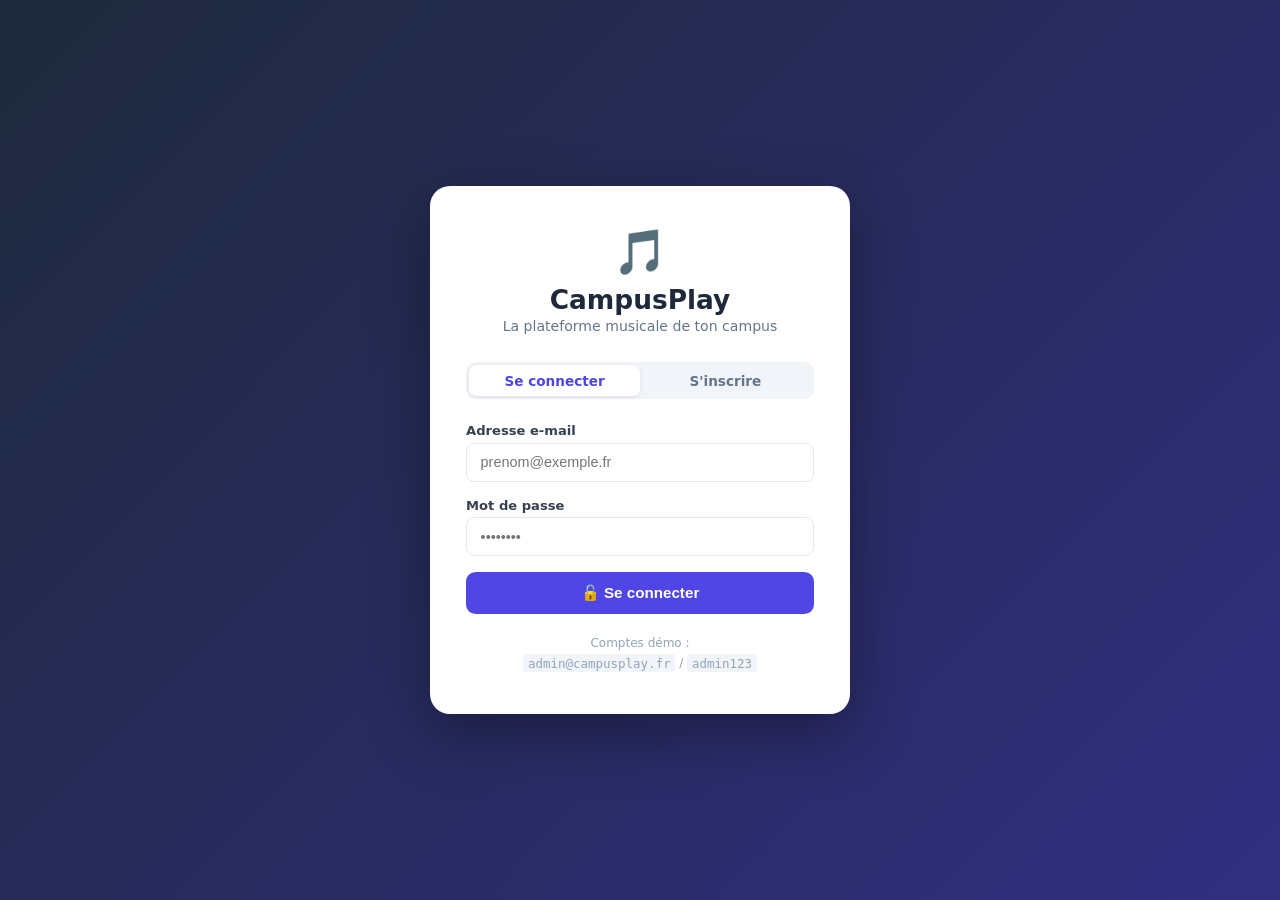
==== commit a28d88f1: "BDD" ====
--- a/index.html
+++ b/index.html
@@ -1,282 +1,154 @@
 <!DOCTYPE html>
 <html lang="fr">
 <head>
-
   <meta charset="UTF-8">
   <title>CampusPlay — Connexion</title>
-  <link rel="stylesheet" href="style.css">
   <style>
-    body { background: var(--bleu-nuit, #0d1b3e); margin: 0; font-family: 'Segoe UI', Arial, sans-serif; }
-
-    .page {
+    *, *::before, *::after { box-sizing: border-box; margin: 0; padding: 0; }
+    body {
       min-height: 100vh;
-      display: flex;
-      flex-direction: column;
-      align-items: center;
-      justify-content: center;
-      padding: 2rem 1rem;
-      position: relative;
-      overflow: hidden;
+      display: flex; align-items: center; justify-content: center;
+      background: linear-gradient(135deg, #1e293b 0%, #312e81 100%);
+      font-family: system-ui, sans-serif;
     }
-
-    /* Notes de musique en fond */
-    .page::before {
-      content: '♩  ♪  ♫  ♬  ♩  ♪  ♫  ♬  ♩  ♪  ♫  ♬';
-      position: fixed;
-      top: 20%;
-      left: -5%;
-      font-size: 2rem;
-      color: rgba(255,255,255,.04);
-      white-space: nowrap;
-      letter-spacing: 2.5rem;
-      transform: rotate(-8deg);
-      width: 140%;
-      pointer-events: none;
+    .card {
+      background: white; border-radius: 1.25rem;
+      padding: 2.5rem 2.25rem; width: 100%; max-width: 420px;
+      box-shadow: 0 20px 60px rgba(0,0,0,.35);
     }
-    .page::after {
-      content: '♬  ♫  ♪  ♩  ♬  ♫  ♪  ♩  ♬  ♫  ♪  ♩';
-      position: fixed;
-      bottom: 20%;
-      left: -5%;
-      font-size: 2rem;
-      color: rgba(255,255,255,.04);
-      white-space: nowrap;
-      letter-spacing: 2.5rem;
-      transform: rotate(-8deg);
-      width: 140%;
-      pointer-events: none;
+    .logo { text-align: center; margin-bottom: 1.75rem; }
+    .logo .ico { font-size: 2.75rem; }
+    .logo h1 { font-size: 1.65rem; font-weight: 800; color: #1e293b; margin: .35rem 0 .2rem; }
+    .logo p  { color: #64748b; font-size: .88rem; }
+    .tabs { display: flex; background: #f1f5f9; border-radius: .6rem; padding: .2rem; margin-bottom: 1.5rem; }
+    .tab  { flex: 1; text-align: center; padding: .45rem; border-radius: .45rem;
+            cursor: pointer; font-size: .85rem; font-weight: 600; color: #64748b; transition: .15s; }
+    .tab.actif { background: white; color: #4f46e5; box-shadow: 0 1px 4px rgba(0,0,0,.1); }
+    label { display: block; font-size: .82rem; font-weight: 600; color: #374151; margin-bottom: .3rem; }
+    input {
+      width: 100%; padding: .65rem .85rem;
+      border: 1.5px solid #e2e8f0; border-radius: .5rem;
+      font-size: .9rem; margin-bottom: 1rem; transition: border .15s;
     }
-
-    /* Carte centrale */
-    .carte-login {
-      background: white;
-      border-radius: 1.1rem;
-      width: 100%;
-      max-width: 420px;
-      box-shadow: 0 20px 60px rgba(0,0,0,.4);
-      overflow: hidden;
-      position: relative;
-      z-index: 1;
+    input:focus { outline: none; border-color: #4f46e5; }
+    .grid2 { display: grid; grid-template-columns: 1fr 1fr; gap: .75rem; }
+    .btn-submit {
+      width: 100%; padding: .75rem; background: #4f46e5; color: white;
+      border: none; border-radius: .6rem; font-size: .95rem;
+      font-weight: 700; cursor: pointer; transition: background .15s;
     }
-
-    /* Bandeau haut */
-    .bandeau {
-      background: linear-gradient(135deg, #1a3a6e, #0d1b3e);
-      padding: 2rem 2rem 1.5rem;
-      text-align: center;
-      position: relative;
+    .btn-submit:hover { background: #3730a3; }
+    .btn-submit:disabled { background: #a5b4fc; cursor: not-allowed; }
+    .erreur {
+      background: #fee2e2; color: #991b1b;
+      border: 1px solid #fecaca; border-radius: .5rem;
+      padding: .6rem .9rem; font-size: .85rem;
+      margin-bottom: 1rem; display: none;
     }
-    .bandeau::after {
-      content: '♫';
-      position: absolute;
-      top: 50%;
-      right: 1.5rem;
-      transform: translateY(-50%);
-      font-size: 3rem;
-      color: rgba(201,168,76,.25);
-    }
-    .bandeau h1 {
-      font-size: 2rem;
-      font-weight: 800;
-      color: white;
-      margin: 0 0 .2rem;
-    }
-    .bandeau h1 span { color: #c9a84c; }
-    .bandeau p {
-      font-size: .85rem;
-      color: #93c5fd;
-      margin: 0;
-    }
-
-    /* Corps formulaire */
-    .corps {
-      padding: 2rem;
-    }
-
-    /* Champs */
-    .champ { margin-bottom: 1.1rem; }
-    .champ label {
-      display: block;
-      font-size: .85rem;
-      font-weight: 600;
-      color: #1a3a6e;
-      margin-bottom: .4rem;
-    }
-    .champ input {
-      width: 100%;
-      padding: .72rem 1rem;
-      border: 1.5px solid #e8ddd0;
-      border-radius: .5rem;
-      font-size: .9rem;
-      background: #fdfaf6;
-      color: #0d1b3e;
-      box-sizing: border-box;
-      transition: .15s;
-      font-family: inherit;
-    }
-    .champ input:focus {
-      outline: none;
-      border-color: #2563eb;
-      background: white;
-      box-shadow: 0 0 0 3px rgba(37,99,235,.1);
-    }
-
-    /* Bouton connexion */
-    .btn-login {
-      width: 100%;
-      padding: .85rem;
-      background: #c9a84c;
-      color: #0d1b3e;
-      border: none;
-      border-radius: .5rem;
-      font-size: 1rem;
-      font-weight: 800;
-      cursor: pointer;
-      margin-top: .5rem;
-      transition: .15s;
-      letter-spacing: .02em;
-    }
-    .btn-login:hover { background: #b8942e; transform: translateY(-1px); }
-
-    /* Message erreur */
-    .erreur {
-      display: none;
-      background: #fee2e2;
-      color: #991b1b;
-      border-left: 4px solid #dc2626;
-      padding: .8rem 1rem;
-      border-radius: .45rem;
-      font-size: .88rem;
-      margin-bottom: 1rem;
-    }
-
-    /* Lien inscription */
-    .lien-bas {
-      text-align: center;
-      font-size: .87rem;
-      color: #64748b;
-      margin-top: 1.25rem;
-    }
-    .lien-bas a {
-      color: #2563eb;
-      font-weight: 600;
-      text-decoration: none;
-    }
-    .lien-bas a:hover { text-decoration: underline; }
-
-    /* Lien admin */
-    .lien-admin {
-      display: block;
-      text-align: center;
-      font-size: .82rem;
-      color: #94a3b8;
-      margin-top: .75rem;
-      text-decoration: none;
-      transition: .15s;
-    }
-    .lien-admin:hover { color: #2563eb; }
-
-    /* Comptes démo */
-    .demo-zone {
-      margin-top: 1.5rem;
-      padding-top: 1.25rem;
-      border-top: 1px solid #e8ddd0;
-    }
-    .demo-titre {
-      font-size: .73rem;
-      color: #94a3b8;
-      text-align: center;
-      text-transform: uppercase;
-      letter-spacing: .08em;
-      margin-bottom: .6rem;
-    }
-    .demo-btn {
-      display: block;
-      width: 100%;
-      padding: .45rem;
-      background: #f5ede0;
-      border: 1px solid #e8ddd0;
-      border-radius: .4rem;
-      font-size: .78rem;
-      cursor: pointer;
-      margin-bottom: .4rem;
-      color: #0d1b3e;
-      transition: .12s;
-      font-family: inherit;
-    }
-    .demo-btn:hover { background: #e8ddd0; }
-
-    /* Footer */
-    .pied {
-      background: #0d1b3e;
-      padding: 1rem 2rem;
-      text-align: center;
-      font-size: .78rem;
-      color: rgba(255,255,255,.4);
-      line-height: 1.8;
-    }
-    .pied strong { color: #c9a84c; }
+    .hint { text-align:center; font-size:.75rem; color:#94a3b8; margin-top:1.25rem; line-height:1.6; }
+    code { background:#f1f5f9; padding:.1rem .3rem; border-radius:.25rem; font-size:.78rem; }
   </style>
 </head>
 <body>
 
-<div class="page">
-  <div class="carte-login">
+<div class="card">
+  <div class="logo">
+    <div class="ico">🎵</div>
+    <h1>CampusPlay</h1>
+    <p>La plateforme musicale de ton campus</p>
+  </div>
 
-    <!-- Bandeau -->
-    <div class="bandeau">
-      <h1>Campus<span>Play</span></h1>
-      <p>Notifications et activités associatives ♪</p>
+  <div class="tabs">
+    <div class="tab actif" onclick="showTab('login')">Se connecter</div>
+    <div class="tab"       onclick="showTab('register')">S'inscrire</div>
+  </div>
+
+  <div class="erreur" id="err"></div>
+
+  <!-- ── Formulaire connexion ── -->
+  <form id="form-login" onsubmit="doLogin(event)">
+    <label>Adresse e-mail</label>
+    <input type="email" id="l-email" placeholder="prenom@exemple.fr" required autocomplete="email">
+    <label>Mot de passe</label>
+    <input type="password" id="l-mdp" placeholder="••••••••" required autocomplete="current-password">
+    <button type="submit" class="btn-submit" id="btn-login">🔓 Se connecter</button>
+  </form>
+
+  <!-- ── Formulaire inscription ── -->
+  <form id="form-register" style="display:none" onsubmit="doRegister(event)">
+    <div class="grid2">
+      <div><label>Prénom</label><input type="text"     id="r-prenom" placeholder="Sophie"           required></div>
+      <div><label>Nom</label>   <input type="text"     id="r-nom"    placeholder="Martin"            required></div>
     </div>
+    <label>Adresse e-mail</label>
+    <input type="email"    id="r-email" placeholder="prenom@exemple.fr"         required>
+    <label>Mot de passe <span style="font-weight:400;color:#94a3b8">(6 caractères min.)</span></label>
+    <input type="password" id="r-mdp"   placeholder="Choisir un mot de passe"   required minlength="6">
+    <button type="submit" class="btn-submit" id="btn-register">✨ Créer mon compte</button>
+  </form>
 
-    <!-- Formulaire -->
-    <div class="corps">
-
-      <div class="erreur" id="msg-erreur">
-        ⚠️ Email ou mot de passe incorrect.
-      </div>
-
-      <form id="form-login" action="connexion.php" method="POST">
-        <div class="champ">
-          <label>Adresse email</label>
-          <input type="email" id="email" name="email" placeholder="prenom.nom@campus.fr" required autocomplete="email">
-        </div>
-        <div class="champ">
-          <label>Mot de passe</label>
-          <input type="password" id="mdp" name="mdp" placeholder="••••••••" required autocomplete="current-password">
-        </div>
-        <button type="submit" class="btn-login">♪ &nbsp;Se connecter</button>
-      </form>
-
-      <div class="lien-bas">
-        Pas encore de compte ?
-        <a href="inscription.html">S'inscrire</a>
-      </div>
-
-      <a href="connexion-admin.html" class="lien-admin">
-        Êtes-vous administrateur / staff ? →
-      </a>
-
-      <!-- Comptes de démonstration -->
-      <div class="demo-zone">
-        <p class="demo-titre">Comptes de démonstration</p>
-        <button class="demo-btn" onclick="remplir('etudiant@campusplay.fr','password123')">
-          🎓 etudiant@campusplay.fr &nbsp;/&nbsp; password123
-        </button>
-        <button class="demo-btn" onclick="remplir('admin@campusplay.fr','password123')">
-          ⚙️ admin@campusplay.fr &nbsp;/&nbsp; password123
-        </button>
-      </div>
-
-    </div>
-
-    <!-- Pied de la carte -->
-    <div class="pied">
-      <div><strong>Copyright</strong> © 2026 CampusPlay</div>
-      <div>contact@campusplay.fr &nbsp;·&nbsp; 01 23 45 67 89</div>
-      <div>123 Rue de l'École, 75000 Paris</div>
-    </div>
-
-  </div>
+  <p class="hint">
+    Comptes démo :<br>
+    <code>admin@campusplay.fr</code> / <code>admin123</code>
+  </p>
 </div>
 
+<script src="data.js"></script>
+<script>
+function showTab(t) {
+  document.querySelectorAll('.tab').forEach((el,i) =>
+    el.classList.toggle('actif', (t==='login'&&i===0)||(t==='register'&&i===1))
+  );
+  document.getElementById('form-login').style.display    = t==='login'    ? '' : 'none';
+  document.getElementById('form-register').style.display = t==='register' ? '' : 'none';
+  document.getElementById('err').style.display = 'none';
+}
+
+function setErreur(msg) {
+  const z = document.getElementById('err');
+  z.textContent = msg;
+  z.style.display = 'block';
+}
+
+async function doLogin(ev) {
+  ev.preventDefault();
+  const btn = document.getElementById('btn-login');
+  btn.disabled = true; btn.textContent = 'Connexion…';
+  try {
+    const res = await connexion(
+      document.getElementById('l-email').value.trim(),
+      document.getElementById('l-mdp').value
+    );
+    if (res.succes) { 
+        localStorage.setItem('campusplay_user', JSON.stringify(res.user || res));
+        window.location.href = 'accueil.html'; }
+    else            { setErreur(res.erreur || 'Email ou mot de passe incorrect.'); }
+  } catch(e) {
+    setErreur('Impossible de joindre le serveur. Vérifie que MAMP est lancé.');
+  } finally {
+    btn.disabled = false; btn.textContent = '🔓 Se connecter';
+  }
+}
+
+async function doRegister(ev) {
+  ev.preventDefault();
+  const btn = document.getElementById('btn-register');
+  btn.disabled = true; btn.textContent = 'Création…';
+  try {
+    const res = await inscription(
+      document.getElementById('r-prenom').value.trim(),
+      document.getElementById('r-nom').value.trim(),
+      document.getElementById('r-email').value.trim(),
+      document.getElementById('r-mdp').value
+    );
+    if (res.succes) { window.location.href = 'accueil.html'; }
+    else            { setErreur(res.erreur || "Erreur lors de l'inscription."); }
+  } catch(e) {
+    setErreur('Impossible de joindre le serveur. Vérifie que MAMP est lancé.');
+  } finally {
+    btn.disabled = false; btn.textContent = '✨ Créer mon compte';
+  }
+}
+</script>
+</body>
+</html>
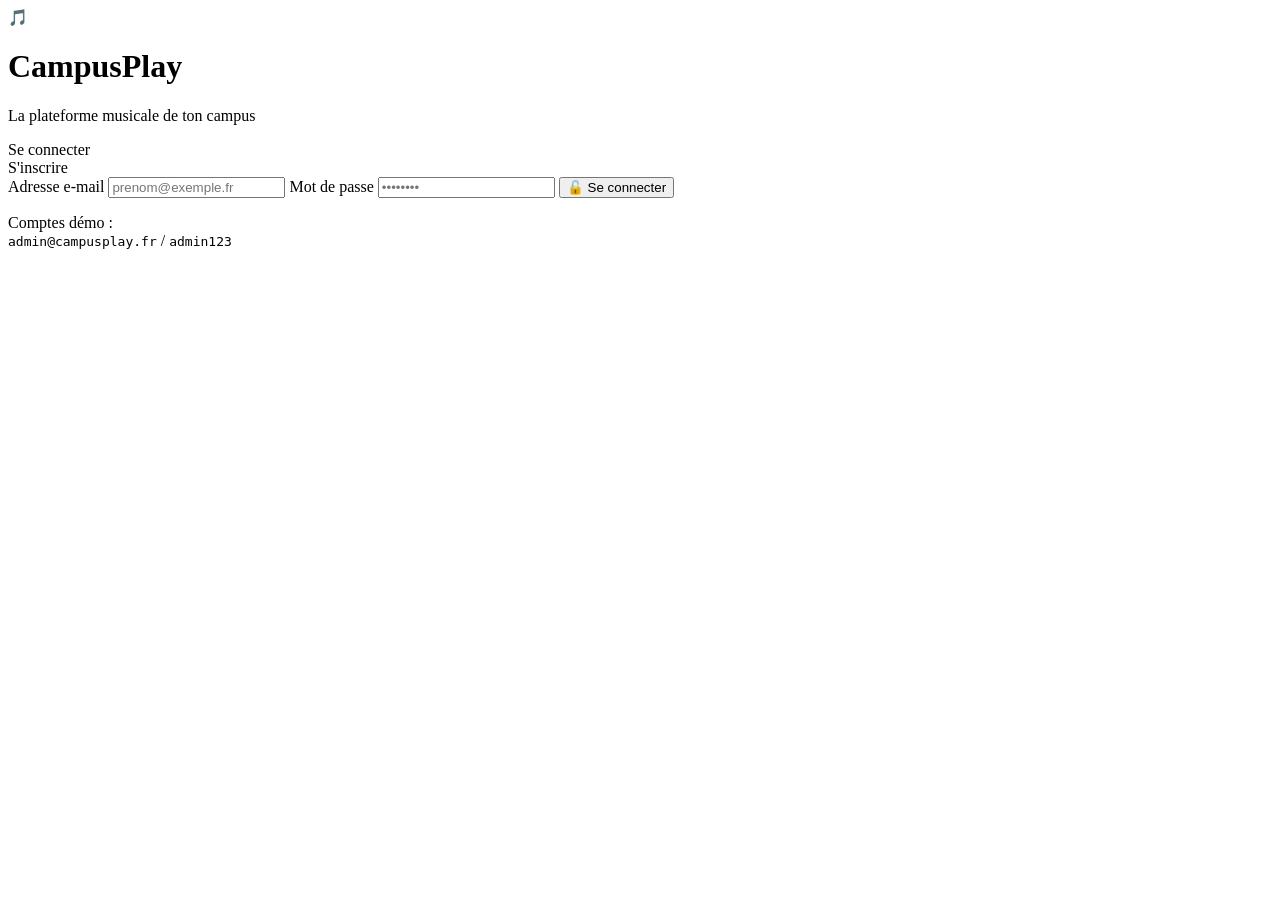
==== commit a1ede818: "css clean 1" ====
--- a/index.html
+++ b/index.html
@@ -3,51 +3,6 @@
 <head>
   <meta charset="UTF-8">
   <title>CampusPlay — Connexion</title>
-  <style>
-    *, *::before, *::after { box-sizing: border-box; margin: 0; padding: 0; }
-    body {
-      min-height: 100vh;
-      display: flex; align-items: center; justify-content: center;
-      background: linear-gradient(135deg, #1e293b 0%, #312e81 100%);
-      font-family: system-ui, sans-serif;
-    }
-    .card {
-      background: white; border-radius: 1.25rem;
-      padding: 2.5rem 2.25rem; width: 100%; max-width: 420px;
-      box-shadow: 0 20px 60px rgba(0,0,0,.35);
-    }
-    .logo { text-align: center; margin-bottom: 1.75rem; }
-    .logo .ico { font-size: 2.75rem; }
-    .logo h1 { font-size: 1.65rem; font-weight: 800; color: #1e293b; margin: .35rem 0 .2rem; }
-    .logo p  { color: #64748b; font-size: .88rem; }
-    .tabs { display: flex; background: #f1f5f9; border-radius: .6rem; padding: .2rem; margin-bottom: 1.5rem; }
-    .tab  { flex: 1; text-align: center; padding: .45rem; border-radius: .45rem;
-            cursor: pointer; font-size: .85rem; font-weight: 600; color: #64748b; transition: .15s; }
-    .tab.actif { background: white; color: #4f46e5; box-shadow: 0 1px 4px rgba(0,0,0,.1); }
-    label { display: block; font-size: .82rem; font-weight: 600; color: #374151; margin-bottom: .3rem; }
-    input {
-      width: 100%; padding: .65rem .85rem;
-      border: 1.5px solid #e2e8f0; border-radius: .5rem;
-      font-size: .9rem; margin-bottom: 1rem; transition: border .15s;
-    }
-    input:focus { outline: none; border-color: #4f46e5; }
-    .grid2 { display: grid; grid-template-columns: 1fr 1fr; gap: .75rem; }
-    .btn-submit {
-      width: 100%; padding: .75rem; background: #4f46e5; color: white;
-      border: none; border-radius: .6rem; font-size: .95rem;
-      font-weight: 700; cursor: pointer; transition: background .15s;
-    }
-    .btn-submit:hover { background: #3730a3; }
-    .btn-submit:disabled { background: #a5b4fc; cursor: not-allowed; }
-    .erreur {
-      background: #fee2e2; color: #991b1b;
-      border: 1px solid #fecaca; border-radius: .5rem;
-      padding: .6rem .9rem; font-size: .85rem;
-      margin-bottom: 1rem; display: none;
-    }
-    .hint { text-align:center; font-size:.75rem; color:#94a3b8; margin-top:1.25rem; line-height:1.6; }
-    code { background:#f1f5f9; padding:.1rem .3rem; border-radius:.25rem; font-size:.78rem; }
-  </style>
 </head>
 <body>
 
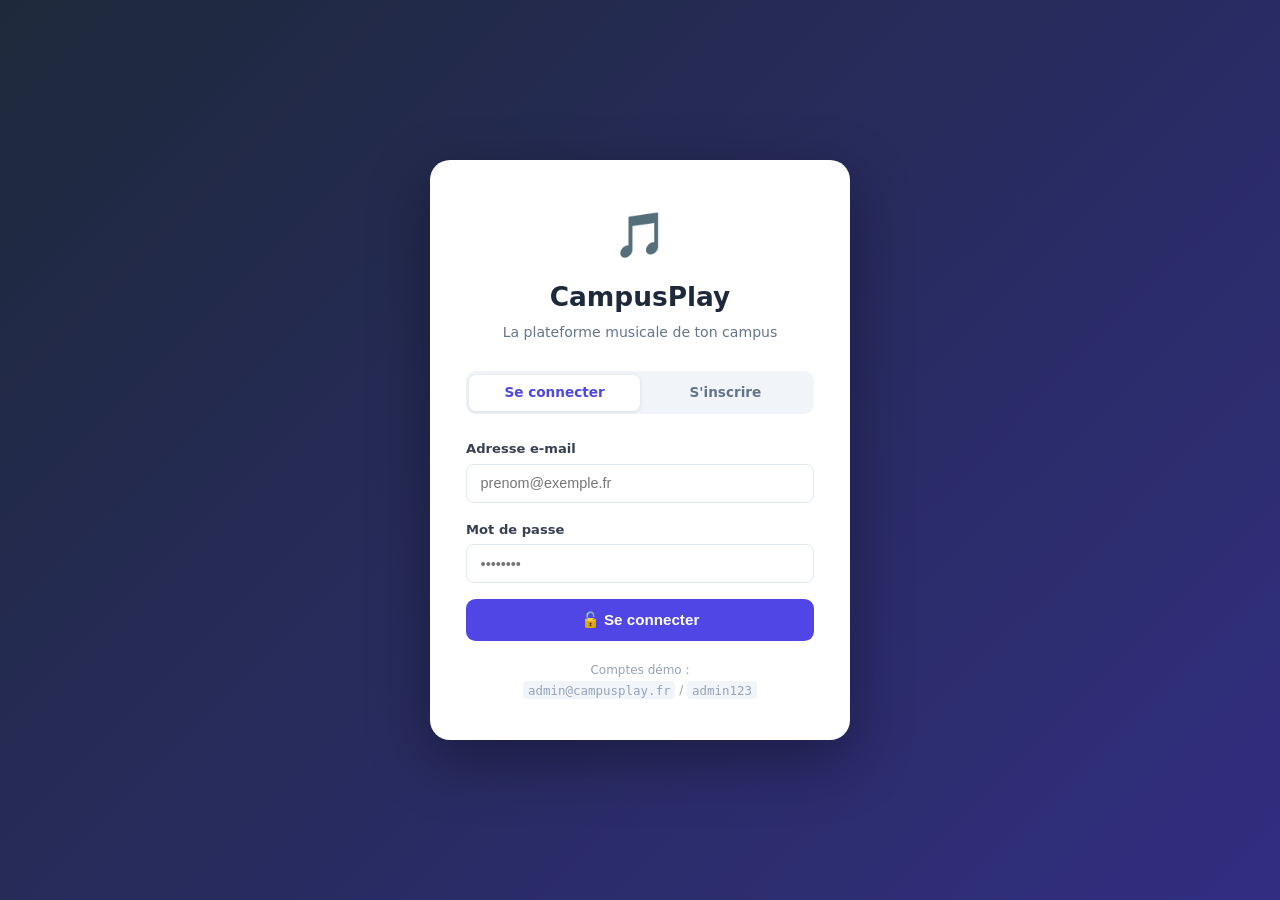
==== commit 96cae873: "." ====
--- a/index.html
+++ b/index.html
@@ -3,6 +3,7 @@
 <head>
   <meta charset="UTF-8">
   <title>CampusPlay — Connexion</title>
+  <link rel="stylesheet" href="style.css">
 </head>
 <body>
 
--- a/style.css
+++ b/style.css
@@ -0,0 +1,1318 @@
+/* ═══════════════════════════════════════════
+   CAMPUSPLAY — CSS GLOBAL
+   DA : Musique · Bleu foncé / Bleu clair / Beige
+   ═══════════════════════════════════════════ */
+
+/* ── VARIABLES ── */
+:root {
+  --bleu-nuit:   #0d1b3e;   /* fond sombre, sidebar */
+  --bleu-marine: #1a3a6e;   /* header, accents foncés */
+  --bleu-vif:    #2563eb;   /* boutons principaux */
+  --bleu-clair:  #93c5fd;   /* highlights bleus */
+  --bleu-pale:   #dbeafe;   /* fonds légers */
+  --beige:       #f5ede0;   /* fond principal */
+  --beige-clair: #fdfaf6;   /* cartes, fonds blancs chauds */
+  --beige-bord:  #e8ddd0;   /* bordures beige */
+  --or:          #c9a84c;   /* accent musical doré */
+  --or-clair:    #fef3c7;   /* fond doré léger */
+  --blanc:       #ffffff;
+  --texte:       #0d1b3e;   /* texte principal */
+  --texte-doux:  #4a5568;   /* texte secondaire */
+  --texte-pale:  #94a3b8;   /* texte très léger */
+  --succes:      #059669;
+  --erreur:      #dc2626;
+  --attention:   #d97706;
+  --bordure:     #e8ddd0;
+  --ombre:       0 4px 20px rgba(13, 27, 62, .1);
+  --ombre-forte: 0 8px 32px rgba(13, 27, 62, .18);
+}
+
+/* ── RESET ── */
+*, *::before, *::after { margin: 0; padding: 0; box-sizing: border-box; }
+
+html { scroll-behavior: smooth; }
+
+body {
+  font-family: 'Segoe UI', 'Helvetica Neue', Arial, sans-serif;
+  background: var(--beige);
+  color: var(--texte);
+  min-height: 100vh;
+  line-height: 1.6;
+}
+
+/* ══════════════════════════════
+   MISE EN PAGE PRINCIPALE
+   (structure wireframe sidebar)
+   ══════════════════════════════ */
+.page-wrapper {
+  min-height: 100vh;
+  display: flex;
+  flex-direction: column;
+  max-width: 1100px;
+  margin: 0 auto;
+  background: var(--beige-clair);
+  box-shadow: var(--ombre-forte);
+}
+
+/* ── HEADER ── */
+.site-header {
+  background: var(--bleu-nuit);
+  padding: 1.1rem 2rem;
+  display: flex;
+  align-items: center;
+  gap: 1.5rem;
+  position: relative;
+  overflow: hidden;
+}
+
+/* Notes de musique décoratives en fond du header */
+.site-header::before {
+  content: '♩ ♪ ♫ ♬ ♩ ♪ ♫ ♬ ♩ ♪ ♫ ♬';
+  position: absolute;
+  top: 50%;
+  left: 50%;
+  transform: translate(-50%, -50%);
+  font-size: 1.4rem;
+  color: rgba(255,255,255,.04);
+  white-space: nowrap;
+  letter-spacing: 1.5rem;
+  pointer-events: none;
+  width: 200%;
+  text-align: center;
+}
+
+.logo-cercle {
+  width: 68px;
+  height: 68px;
+  border-radius: 50%;
+  border: 2px solid var(--or);
+  background: rgba(201,168,76,.1);
+  display: flex;
+  align-items: center;
+  justify-content: center;
+  font-size: 1.6rem;
+  flex-shrink: 0;
+  position: relative;
+  z-index: 1;
+}
+
+.site-header-centre {
+  flex: 1;
+  text-align: center;
+  position: relative;
+  z-index: 1;
+}
+.site-header-centre h1 {
+  font-size: 2.2rem;
+  font-weight: 800;
+  color: var(--blanc);
+  letter-spacing: .02em;
+  margin-bottom: .15rem;
+}
+.site-header-centre .sous-titre {
+  font-size: .9rem;
+  color: var(--bleu-clair);
+  letter-spacing: .05em;
+}
+/* Note musicale après le titre */
+.site-header-centre h1::after {
+  content: ' ♫';
+  color: var(--or);
+  font-size: 1.6rem;
+}
+
+.header-user {
+  display: flex;
+  flex-direction: column;
+  align-items: flex-end;
+  gap: .35rem;
+  min-width: 130px;
+  position: relative;
+  z-index: 1;
+}
+.header-user .user-nom   { font-size: .85rem; font-weight: 600; color: var(--blanc); }
+.header-user .user-role  {
+  font-size: .72rem;
+  padding: .15rem .6rem;
+  border-radius: 9999px;
+  background: var(--or);
+  color: var(--bleu-nuit);
+  font-weight: 700;
+  letter-spacing: .03em;
+}
+.header-user .btn-deconnexion {
+  font-size: .78rem;
+  padding: .3rem .75rem;
+  border: 1px solid rgba(255,255,255,.25);
+  border-radius: .4rem;
+  background: transparent;
+  cursor: pointer;
+  color: rgba(255,255,255,.7);
+  transition: .15s;
+}
+.header-user .btn-deconnexion:hover {
+  background: rgba(255,255,255,.1);
+  color: var(--blanc);
+}
+
+/* ── CORPS : sidebar + contenu ── */
+.site-corps {
+  display: flex;
+  flex: 1;
+}
+
+/* ── SIDEBAR ── */
+.sidebar {
+  width: 165px;
+  flex-shrink: 0;
+  background: var(--bleu-marine);
+  padding: 1.5rem 0;
+  display: flex;
+  flex-direction: column;
+}
+
+.sidebar-titre {
+  font-size: .7rem;
+  font-weight: 700;
+  color: var(--bleu-clair);
+  letter-spacing: .12em;
+  text-transform: uppercase;
+  padding: .5rem 1.25rem .25rem;
+  margin-bottom: .25rem;
+}
+
+.sidebar a {
+  display: flex;
+  align-items: center;
+  gap: .6rem;
+  padding: .7rem 1.25rem;
+  font-size: .9rem;
+  color: rgba(255,255,255,.65);
+  text-decoration: none;
+  border-left: 3px solid transparent;
+  transition: .15s;
+}
+.sidebar a .icone { font-size: 1rem; width: 1.2rem; text-align: center; }
+.sidebar a:hover {
+  background: rgba(255,255,255,.07);
+  color: var(--blanc);
+  border-left-color: var(--bleu-clair);
+}
+.sidebar a.actif {
+  background: rgba(147,197,253,.12);
+  color: var(--blanc);
+  font-weight: 700;
+  border-left-color: var(--or);
+}
+.sidebar a.actif .icone { color: var(--or); }
+
+.sidebar hr {
+  border: none;
+  border-top: 1px solid rgba(255,255,255,.1);
+  margin: .6rem 1rem;
+}
+
+.badge-notif {
+  display: inline-block;
+  background: var(--erreur);
+  color: white;
+  border-radius: 9999px;
+  font-size: .65rem;
+  padding: .1rem .45rem;
+  font-weight: 700;
+  margin-left: auto;
+}
+
+/* ── CONTENU PRINCIPAL ── */
+.site-contenu {
+  flex: 1;
+  padding: 2rem 2.25rem;
+  background: var(--beige-clair);
+}
+
+.page-titre {
+  font-size: 1.4rem;
+  font-weight: 800;
+  color: var(--bleu-nuit);
+  margin-bottom: 1.5rem;
+  display: flex;
+  align-items: center;
+  gap: .6rem;
+}
+.page-titre::after {
+  content: '';
+  flex: 1;
+  height: 2px;
+  background: linear-gradient(to right, var(--beige-bord), transparent);
+  margin-left: .5rem;
+}
+
+/* ── FOOTER ── */
+.site-footer {
+  background: var(--bleu-nuit);
+  border-top: 3px solid var(--or);
+  padding: 1.5rem 2rem;
+  text-align: center;
+  color: rgba(255,255,255,.5);
+  font-size: .82rem;
+  line-height: 2;
+}
+.site-footer strong { color: var(--or); }
+
+/* ══════════════════════════════
+   COMPOSANTS UI
+   ══════════════════════════════ */
+
+/* ── BOUTONS ── */
+.btn {
+  display: inline-flex;
+  align-items: center;
+  gap: .4rem;
+  padding: .6rem 1.4rem;
+  border-radius: .5rem;
+  font-size: .9rem;
+  font-weight: 600;
+  cursor: pointer;
+  text-decoration: none;
+  border: none;
+  transition: .18s;
+  letter-spacing: .01em;
+}
+.btn-primaire {
+  background: var(--bleu-vif);
+  color: var(--blanc);
+}
+.btn-primaire:hover { background: #1d4ed8; transform: translateY(-1px); box-shadow: 0 4px 12px rgba(37,99,235,.3); }
+
+.btn-or {
+  background: var(--or);
+  color: var(--bleu-nuit);
+  font-weight: 700;
+}
+.btn-or:hover { background: #b8942e; transform: translateY(-1px); }
+
+.btn-contour {
+  background: transparent;
+  color: var(--bleu-vif);
+  border: 2px solid var(--bleu-vif);
+}
+.btn-contour:hover { background: var(--bleu-pale); }
+
+.btn-contour-blanc {
+  background: transparent;
+  color: var(--blanc);
+  border: 2px solid rgba(255,255,255,.4);
+}
+.btn-contour-blanc:hover { background: rgba(255,255,255,.1); border-color: var(--blanc); }
+
+.btn-succes { background: var(--succes); color: var(--blanc); }
+.btn-succes:hover { background: #047857; }
+
+.btn-erreur { background: var(--erreur); color: var(--blanc); }
+.btn-erreur:hover { background: #b91c1c; }
+
+.btn-gris { background: var(--beige); color: var(--texte-doux); border: 1px solid var(--bordure); }
+.btn-gris:hover { background: var(--beige-bord); }
+
+.btn-grand { padding: .85rem 2rem; font-size: 1rem; }
+.btn-plein { width: 100%; justify-content: center; }
+
+/* ── CARTES ── */
+.carte {
+  background: var(--blanc);
+  border: 1px solid var(--bordure);
+  border-radius: .75rem;
+  padding: 1.5rem;
+  transition: .2s;
+}
+.carte:hover { box-shadow: var(--ombre); }
+
+/* Cartes du dashboard (3 grandes) */
+.grande-carte {
+  border: 2px solid var(--beige-bord);
+  border-radius: .75rem;
+  min-height: 230px;
+  display: flex;
+  flex-direction: column;
+  cursor: pointer;
+  text-decoration: none;
+  color: inherit;
+  transition: .2s;
+  overflow: hidden;
+  background: var(--blanc);
+}
+.grande-carte:hover {
+  border-color: var(--bleu-vif);
+  box-shadow: 0 6px 24px rgba(37,99,235,.12);
+  transform: translateY(-3px);
+}
+.grande-carte-titre {
+  padding: .9rem 1.1rem;
+  font-weight: 700;
+  font-size: .95rem;
+  border-bottom: 2px solid var(--beige-bord);
+  background: var(--beige);
+  color: var(--bleu-marine);
+  display: flex;
+  align-items: center;
+  gap: .5rem;
+}
+.grande-carte:hover .grande-carte-titre {
+  background: var(--bleu-pale);
+  border-bottom-color: var(--bleu-vif);
+  color: var(--bleu-vif);
+}
+.grande-carte-corps {
+  flex: 1;
+  padding: 1rem;
+  display: flex;
+  flex-direction: column;
+  gap: .5rem;
+}
+.item-carte {
+  font-size: .82rem;
+  color: var(--texte-doux);
+  padding: .4rem .65rem;
+  background: var(--beige-clair);
+  border-radius: .35rem;
+  border-left: 3px solid var(--beige-bord);
+  line-height: 1.45;
+}
+.item-carte strong { display: block; color: var(--bleu-nuit); font-size: .85rem; }
+.item-carte-vide { font-size: .83rem; color: var(--texte-pale); text-align: center; margin-top: 1.25rem; font-style: italic; }
+
+/* ── GRILLES ── */
+.grille-3 { display: grid; grid-template-columns: repeat(3, 1fr); gap: 1.25rem; }
+.grille-2 { display: grid; grid-template-columns: repeat(2, 1fr); gap: 1.25rem; }
+.grille-4 { display: grid; grid-template-columns: repeat(4, 1fr); gap: 1rem; }
+
+/* ── BADGES ── */
+.badge {
+  display: inline-block;
+  padding: .2rem .65rem;
+  border-radius: 9999px;
+  font-size: .73rem;
+  font-weight: 700;
+  letter-spacing: .02em;
+}
+.badge-vert    { background: #d1fae5; color: #065f46; }
+.badge-jaune   { background: var(--or-clair); color: #92400e; }
+.badge-rouge   { background: #fee2e2; color: #991b1b; }
+.badge-bleu    { background: var(--bleu-pale); color: var(--bleu-marine); }
+.badge-marine  { background: var(--bleu-marine); color: var(--blanc); }
+.badge-or      { background: var(--or); color: var(--bleu-nuit); font-weight: 800; }
+.badge-beige   { background: var(--beige); color: var(--texte-doux); }
+
+/* ── FORMULAIRES ── */
+.form-groupe { margin-bottom: 1.15rem; }
+.form-groupe label {
+  display: block;
+  font-weight: 600;
+  font-size: .85rem;
+  margin-bottom: .4rem;
+  color: var(--bleu-marine);
+}
+.form-groupe label .requis { color: var(--erreur); margin-left: .15rem; }
+
+.form-groupe input,
+.form-groupe select,
+.form-groupe textarea {
+  width: 100%;
+  padding: .7rem 1rem;
+  border: 1.5px solid var(--beige-bord);
+  border-radius: .5rem;
+  font-size: .9rem;
+  font-family: inherit;
+  background: var(--beige-clair);
+  color: var(--texte);
+  transition: .15s;
+}
+.form-groupe input:focus,
+.form-groupe select:focus,
+.form-groupe textarea:focus {
+  outline: none;
+  border-color: var(--bleu-vif);
+  background: var(--blanc);
+  box-shadow: 0 0 0 3px rgba(37,99,235,.1);
+}
+.form-groupe input::placeholder { color: var(--texte-pale); }
+.form-groupe textarea { resize: vertical; min-height: 90px; }
+
+/* ── FLASH / ALERTES ── */
+.flash {
+  padding: .85rem 1.2rem;
+  border-radius: .5rem;
+  margin-bottom: 1.25rem;
+  font-size: .88rem;
+  font-weight: 500;
+  display: flex;
+  align-items: center;
+  gap: .6rem;
+}
+.flash-succes    { background: #d1fae5; color: #065f46; border-left: 4px solid var(--succes); }
+.flash-erreur    { background: #fee2e2; color: #991b1b; border-left: 4px solid var(--erreur); }
+.flash-attention { background: var(--or-clair); color: #92400e; border-left: 4px solid var(--attention); }
+.flash-info      { background: var(--bleu-pale); color: var(--bleu-marine); border-left: 4px solid var(--bleu-vif); }
+
+/* ── TABLEAU ── */
+table { width: 100%; border-collapse: collapse; }
+thead tr { background: var(--beige); }
+th {
+  padding: .8rem 1rem;
+  text-align: left;
+  font-size: .78rem;
+  font-weight: 700;
+  color: var(--bleu-marine);
+  text-transform: uppercase;
+  letter-spacing: .06em;
+  border-bottom: 2px solid var(--beige-bord);
+}
+td {
+  padding: .75rem 1rem;
+  font-size: .87rem;
+  border-bottom: 1px solid var(--beige-bord);
+  color: var(--texte);
+}
+tbody tr:hover { background: var(--beige-clair); }
+tbody tr:last-child td { border-bottom: none; }
+
+/* ── ONGLETS ── */
+.onglets {
+  display: flex;
+  gap: .25rem;
+  border-bottom: 2px solid var(--beige-bord);
+  margin-bottom: 1.75rem;
+  overflow-x: auto;
+}
+.onglet {
+  padding: .65rem 1.2rem;
+  font-size: .88rem;
+  font-weight: 600;
+  color: var(--texte-doux);
+  border-bottom: 3px solid transparent;
+  margin-bottom: -2px;
+  cursor: pointer;
+  white-space: nowrap;
+  transition: .15s;
+  border-radius: .4rem .4rem 0 0;
+}
+.onglet:hover { color: var(--bleu-vif); background: var(--beige); }
+.onglet.actif { color: var(--bleu-vif); border-bottom-color: var(--bleu-vif); background: var(--bleu-pale); }
+
+/* ── STAT CARTES ── */
+.stat-carte {
+  background: var(--blanc);
+  border: 1px solid var(--beige-bord);
+  border-radius: .75rem;
+  padding: 1.4rem;
+  text-align: center;
+  position: relative;
+  overflow: hidden;
+}
+.stat-carte::before {
+  content: '♪';
+  position: absolute;
+  bottom: -.5rem;
+  right: .75rem;
+  font-size: 3rem;
+  color: rgba(13,27,62,.04);
+  pointer-events: none;
+}
+.stat-carte .chiffre {
+  font-size: 2.4rem;
+  font-weight: 800;
+  color: var(--bleu-marine);
+  line-height: 1;
+  margin-bottom: .35rem;
+}
+.stat-carte .label {
+  font-size: .78rem;
+  color: var(--texte-doux);
+  font-weight: 500;
+  text-transform: uppercase;
+  letter-spacing: .05em;
+}
+
+/* ── BARRE DE PROGRESSION ── */
+.barre-fond {
+  background: var(--beige-bord);
+  border-radius: 9999px;
+  height: 8px;
+  overflow: hidden;
+}
+.barre-rempli {
+  height: 100%;
+  border-radius: 9999px;
+  transition: width .3s ease;
+}
+
+/* ── MODAL ── */
+.modal-overlay {
+  display: none;
+  position: fixed;
+  inset: 0;
+  background: rgba(13,27,62,.6);
+  z-index: 300;
+  align-items: center;
+  justify-content: center;
+  backdrop-filter: blur(2px);
+}
+.modal-overlay.ouvert { display: flex; }
+.modal-carte {
+  background: var(--blanc);
+  border-radius: .9rem;
+  width: 100%;
+  max-width: 480px;
+  margin: 1rem;
+  box-shadow: var(--ombre-forte);
+  overflow: hidden;
+}
+.modal-header {
+  background: var(--bleu-nuit);
+  padding: 1.25rem 1.5rem;
+  display: flex;
+  justify-content: space-between;
+  align-items: center;
+}
+.modal-header h3 { color: var(--blanc); font-weight: 700; }
+.modal-fermer {
+  background: none;
+  border: none;
+  color: rgba(255,255,255,.6);
+  font-size: 1.4rem;
+  cursor: pointer;
+  transition: .15s;
+}
+.modal-fermer:hover { color: var(--blanc); }
+.modal-corps { padding: 1.75rem; }
+
+/* ══════════════════════════════
+   PAGE CONNEXION (index.html)
+   ══════════════════════════════ */
+.page-connexion {
+  min-height: 100vh;
+  display: flex;
+  flex-direction: column;
+  background: var(--bleu-nuit);
+  position: relative;
+  overflow: hidden;
+}
+
+/* Motif notes de musique en fond */
+.page-connexion::before {
+  content: '♩  ♪  ♫  ♬  ♩  ♪  ♫  ♬  ♩  ♪  ♫  ♬  ♩  ♪  ♫  ♬';
+  position: fixed;
+  top: 15%;
+  left: -5%;
+  font-size: 2rem;
+  color: rgba(255,255,255,.03);
+  white-space: nowrap;
+  letter-spacing: 2rem;
+  pointer-events: none;
+  transform: rotate(-8deg);
+  width: 130%;
+}
+.page-connexion::after {
+  content: '♬  ♫  ♪  ♩  ♬  ♫  ♪  ♩  ♬  ♫  ♪  ♩  ♬  ♫  ♪  ♩';
+  position: fixed;
+  bottom: 15%;
+  left: -5%;
+  font-size: 2rem;
+  color: rgba(255,255,255,.03);
+  white-space: nowrap;
+  letter-spacing: 2rem;
+  pointer-events: none;
+  transform: rotate(-8deg);
+  width: 130%;
+}
+
+.connexion-wrapper {
+  flex: 1;
+  display: flex;
+  align-items: center;
+  justify-content: center;
+  padding: 2rem 1rem;
+  position: relative;
+  z-index: 1;
+}
+
+.connexion-carte {
+  background: var(--blanc);
+  border-radius: 1.1rem;
+  width: 100%;
+  max-width: 420px;
+  box-shadow: 0 20px 60px rgba(0,0,0,.4);
+  overflow: hidden;
+}
+
+.connexion-bandeau {
+  background: linear-gradient(135deg, var(--bleu-marine), var(--bleu-nuit));
+  padding: 2rem 2rem 1.5rem;
+  text-align: center;
+  position: relative;
+}
+.connexion-bandeau::after {
+  content: '♫';
+  position: absolute;
+  top: 50%;
+  right: 1.5rem;
+  transform: translateY(-50%);
+  font-size: 3rem;
+  color: rgba(201,168,76,.3);
+}
+.connexion-bandeau h1 {
+  font-size: 1.9rem;
+  font-weight: 800;
+  color: var(--blanc);
+  margin-bottom: .2rem;
+}
+.connexion-bandeau h1 span { color: var(--or); }
+.connexion-bandeau p {
+  font-size: .85rem;
+  color: var(--bleu-clair);
+}
+
+.connexion-corps { padding: 2rem; }
+
+.connexion-footer-bas {
+  background: var(--bleu-nuit);
+  padding: 1rem 2rem;
+  text-align: center;
+  font-size: .8rem;
+  color: rgba(255,255,255,.4);
+  line-height: 1.8;
+}
+
+/* ── RESPONSIVE ── */
+@media (max-width: 768px) {
+  .site-corps { flex-direction: column; }
+  .sidebar {
+    width: 100%;
+    flex-direction: row;
+    flex-wrap: wrap;
+    padding: .5rem;
+    gap: .1rem;
+  }
+  .sidebar a { padding: .45rem .8rem; font-size: .83rem; border-left: none; border-bottom: 2px solid transparent; }
+  .sidebar a.actif { border-left: none; border-bottom-color: var(--or); }
+  .sidebar hr, .sidebar-titre { display: none; }
+  .grille-3, .grille-4 { grid-template-columns: 1fr 1fr; }
+  .grille-2 { grid-template-columns: 1fr; }
+  .site-header-centre h1 { font-size: 1.5rem; }
+  .site-contenu { padding: 1.25rem; }
+}
+@media (max-width: 480px) {
+  .grille-3, .grille-4 { grid-template-columns: 1fr; }
+}
+
+
+/*==============accueil ======================*/
+body { background: var(--beige); }
+
+    /* ══ STRUCTURE GÉNÉRALE ══ */
+    .page-wrapper {
+      min-height: 100vh;
+      display: flex;
+      flex-direction: column;
+      max-width: 1050px;
+      margin: 0 auto;
+      background: var(--beige-clair);
+      border: 1px solid var(--beige-bord);
+      box-shadow: var(--ombre-forte);
+    }
+
+    /* ══ HEADER ══ */
+    .site-header {
+      background: var(--bleu-nuit);
+      border-bottom: 3px solid var(--or);
+      padding: 1.1rem 2rem;
+      display: flex;
+      align-items: center;
+      gap: 1.5rem;
+      position: relative;
+      overflow: hidden;
+    }
+    /* Notes de musique décoratives */
+    .site-header::before {
+      content: '♩  ♪  ♫  ♬  ♩  ♪  ♫  ♬  ♩  ♪  ♫  ♬';
+      position: absolute;
+      top: 50%;
+      left: 50%;
+      transform: translate(-50%, -50%);
+      font-size: 1.6rem;
+      color: rgba(255,255,255,.04);
+      white-space: nowrap;
+      letter-spacing: 2rem;
+      pointer-events: none;
+      width: 200%;
+      text-align: center;
+    }
+    .logo-cercle {
+      width: 72px;
+      height: 72px;
+      border-radius: 50%;
+      border: 2.5px solid var(--or);
+      background: rgba(201,168,76,.12);
+      display: flex;
+      align-items: center;
+      justify-content: center;
+      font-size: .85rem;
+      font-weight: 600;
+      color: var(--or);
+      flex-shrink: 0;
+      position: relative;
+      z-index: 1;
+    }
+    .header-centre {
+      flex: 1;
+      text-align: center;
+      position: relative;
+      z-index: 1;
+    }
+    .header-centre h1 {
+      font-size: 2.3rem;
+      font-weight: 800;
+      color: var(--blanc);
+      letter-spacing: .02em;
+      margin-bottom: .15rem;
+    }
+    .header-centre h1 .note { color: var(--or); }
+    .header-centre p {
+      font-size: .88rem;
+      color: var(--bleu-clair);
+      letter-spacing: .04em;
+    }
+    .header-droite {
+      display: flex;
+      flex-direction: column;
+      align-items: flex-end;
+      gap: .4rem;
+      min-width: 130px;
+      position: relative;
+      z-index: 1;
+    }
+    .header-droite .user-nom  { font-size: .84rem; font-weight: 600; color: var(--blanc); }
+    .header-droite .user-role {
+      font-size: .7rem;
+      padding: .15rem .6rem;
+      border-radius: 9999px;
+      background: var(--or);
+      color: var(--bleu-nuit);
+      font-weight: 800;
+      letter-spacing: .03em;
+    }
+    .header-droite .btn-deco {
+      font-size: .76rem;
+      padding: .3rem .75rem;
+      border: 1px solid rgba(255,255,255,.25);
+      border-radius: .4rem;
+      background: transparent;
+      cursor: pointer;
+      color: rgba(255,255,255,.65);
+      transition: .15s;
+    }
+    .header-droite .btn-deco:hover {
+      background: rgba(255,255,255,.1);
+      color: var(--blanc);
+    }
+
+    /* ══ CORPS ══ */
+    .site-corps {
+      display: flex;
+      flex: 1;
+    }
+
+    /* ══ SIDEBAR ══ */
+    .sidebar {
+      width: 155px;
+      flex-shrink: 0;
+      background: var(--bleu-marine);
+      border-right: 3px solid rgba(201,168,76,.3);
+      padding: 2rem 0;
+      display: flex;
+      flex-direction: column;
+    }
+    .sidebar a {
+      display: flex;
+      align-items: center;
+      gap: .55rem;
+      padding: .75rem 1.3rem;
+      font-size: .92rem;
+      color: rgba(255,255,255,.6);
+      text-decoration: none;
+      border-left: 3px solid transparent;
+      transition: .15s;
+    }
+    .sidebar a:hover {
+      background: rgba(255,255,255,.07);
+      color: var(--blanc);
+      border-left-color: var(--bleu-clair);
+    }
+    .sidebar a.actif {
+      background: rgba(201,168,76,.12);
+      color: var(--blanc);
+      font-weight: 800;
+      border-left-color: var(--or);
+    }
+    .sidebar a.actif .icone { color: var(--or); }
+    .sidebar a .icone { font-size: .95rem; width: 1.1rem; text-align: center; }
+    .sidebar hr { border: none; border-top: 1px solid rgba(255,255,255,.1); margin: .6rem 1.1rem; }
+
+    /* Compteur notifications */
+    .badge-nb {
+      display: none;
+      margin-left: auto;
+      background: var(--erreur);
+      color: white;
+      border-radius: 9999px;
+      font-size: .65rem;
+      padding: .1rem .45rem;
+      font-weight: 800;
+    }
+
+    /* ══ CONTENU PRINCIPAL ══ */
+    .site-contenu {
+      flex: 1;
+      padding: 2rem 2.25rem;
+      background: var(--beige-clair);
+    }
+
+    .bienvenue {
+      font-size: 1.25rem;
+      font-weight: 800;
+      color: var(--bleu-nuit);
+      margin-bottom: 1.5rem;
+      padding-bottom: .75rem;
+      border-bottom: 2px solid var(--beige-bord);
+    }
+
+    /* ══ 3 GRANDES CARTES ══ */
+    .grille-cartes {
+      display: grid;
+      grid-template-columns: repeat(3, 1fr);
+      gap: 1.25rem;
+      margin-bottom: 2rem;
+    }
+
+    .grande-carte {
+      border: 2px solid var(--beige-bord);
+      border-radius: .65rem;
+      min-height: 240px;
+      display: flex;
+      flex-direction: column;
+      text-decoration: none;
+      color: inherit;
+      transition: .2s;
+      overflow: hidden;
+      background: var(--blanc);
+    }
+    .grande-carte:hover {
+      border-color: var(--bleu-vif);
+      box-shadow: 0 6px 24px rgba(37,99,235,.13);
+      transform: translateY(-3px);
+    }
+    .grande-carte:hover .carte-tete {
+      background: var(--bleu-pale);
+      border-bottom-color: var(--bleu-vif);
+      color: var(--bleu-vif);
+    }
+
+    .carte-tete {
+      padding: .85rem 1.1rem;
+      font-size: .95rem;
+      font-weight: 700;
+      background: var(--beige);
+      border-bottom: 2px solid var(--beige-bord);
+      color: var(--bleu-marine);
+      display: flex;
+      align-items: center;
+      gap: .5rem;
+      transition: .2s;
+    }
+
+    .carte-corps {
+      flex: 1;
+      padding: 1rem 1.1rem;
+      display: flex;
+      flex-direction: column;
+      gap: .5rem;
+    }
+
+    .item {
+      font-size: .82rem;
+      color: var(--texte-doux);
+      padding: .4rem .65rem;
+      background: var(--beige-clair);
+      border-radius: .35rem;
+      border-left: 3px solid var(--beige-bord);
+      line-height: 1.45;
+    }
+    .item strong { display: block; color: var(--bleu-nuit); font-size: .85rem; margin-bottom: .1rem; }
+    .item span   { font-size: .76rem; }
+
+    .carte-vide {
+      font-size: .83rem;
+      color: var(--texte-pale);
+      text-align: center;
+      margin-top: 1.5rem;
+      font-style: italic;
+    }
+
+    /* Couleur accent par carte */
+    .carte-reservations .carte-tete { border-top: 3px solid var(--bleu-vif); }
+    .carte-evenements   .carte-tete { border-top: 3px solid var(--or); }
+    .carte-demandes     .carte-tete { border-top: 3px solid #7c3aed; }
+
+    /* ══ SECTION NOTIFICATIONS ══ */
+    .notif-section {
+      background: var(--blanc);
+      border: 1px solid var(--beige-bord);
+      border-radius: .65rem;
+      overflow: hidden;
+    }
+    .notif-section-titre {
+      background: var(--beige);
+      padding: .75rem 1.25rem;
+      font-size: .88rem;
+      font-weight: 700;
+      color: var(--bleu-marine);
+      border-bottom: 1px solid var(--beige-bord);
+      display: flex;
+      justify-content: space-between;
+      align-items: center;
+    }
+    .notif-item {
+      display: flex;
+      align-items: center;
+      gap: .75rem;
+      padding: .7rem 1.25rem;
+      font-size: .85rem;
+      border-bottom: 1px solid var(--beige-bord);
+      transition: .12s;
+    }
+    .notif-item:last-child { border-bottom: none; }
+    .notif-item:hover { background: var(--beige-clair); }
+    .notif-item.non-lue { background: #eef2ff; }
+    .notif-puce {
+      width: 8px; height: 8px;
+      border-radius: 50%;
+      flex-shrink: 0;
+    }
+
+    /* ══ FOOTER ══ */
+    .site-footer {
+      background: var(--bleu-nuit);
+      border-top: 3px solid var(--or);
+      padding: 1.5rem 2rem;
+      text-align: center;
+      color: rgba(255,255,255,.45);
+      font-size: .82rem;
+      line-height: 2;
+    }
+    .site-footer strong { color: var(--or); }
+
+    /* ══ RESPONSIVE ══ */
+    @media (max-width: 720px) {
+      .site-corps { flex-direction: column; }
+      .sidebar {
+        width: 100%; flex-direction: row; flex-wrap: wrap;
+        padding: .5rem; border-right: none; border-bottom: 2px solid rgba(201,168,76,.3);
+      }
+      .sidebar a { padding: .4rem .8rem; font-size: .83rem; border-left: none; }
+      .sidebar hr { display: none; }
+      .grille-cartes { grid-template-columns: 1fr; }
+      .header-centre h1 { font-size: 1.5rem; }
+      .header-droite { display: none; }
+    }
+
+
+    /*============= INDEX ==================*/
+    *, *::before, *::after { box-sizing: border-box; margin: 0; padding: 0; }
+    body {
+      min-height: 100vh;
+      display: flex; align-items: center; justify-content: center;
+      background: linear-gradient(135deg, #1e293b 0%, #312e81 100%);
+      font-family: system-ui, sans-serif;
+    }
+    .card {
+      background: white; border-radius: 1.25rem;
+      padding: 2.5rem 2.25rem; width: 100%; max-width: 420px;
+      box-shadow: 0 20px 60px rgba(0,0,0,.35);
+    }
+    .logo { text-align: center; margin-bottom: 1.75rem; }
+    .logo .ico { font-size: 2.75rem; }
+    .logo h1 { font-size: 1.65rem; font-weight: 800; color: #1e293b; margin: .35rem 0 .2rem; }
+    .logo p  { color: #64748b; font-size: .88rem; }
+    .tabs { display: flex; background: #f1f5f9; border-radius: .6rem; padding: .2rem; margin-bottom: 1.5rem; }
+    .tab  { flex: 1; text-align: center; padding: .45rem; border-radius: .45rem;
+            cursor: pointer; font-size: .85rem; font-weight: 600; color: #64748b; transition: .15s; }
+    .tab.actif { background: white; color: #4f46e5; box-shadow: 0 1px 4px rgba(0,0,0,.1); }
+    label { display: block; font-size: .82rem; font-weight: 600; color: #374151; margin-bottom: .3rem; }
+    input {
+      width: 100%; padding: .65rem .85rem;
+      border: 1.5px solid #e2e8f0; border-radius: .5rem;
+      font-size: .9rem; margin-bottom: 1rem; transition: border .15s;
+    }
+    input:focus { outline: none; border-color: #4f46e5; }
+    .grid2 { display: grid; grid-template-columns: 1fr 1fr; gap: .75rem; }
+    .btn-submit {
+      width: 100%; padding: .75rem; background: #4f46e5; color: white;
+      border: none; border-radius: .6rem; font-size: .95rem;
+      font-weight: 700; cursor: pointer; transition: background .15s;
+    }
+    .btn-submit:hover { background: #3730a3; }
+    .btn-submit:disabled { background: #a5b4fc; cursor: not-allowed; }
+    .erreur {
+      background: #fee2e2; color: #991b1b;
+      border: 1px solid #fecaca; border-radius: .5rem;
+      padding: .6rem .9rem; font-size: .85rem;
+      margin-bottom: 1rem; display: none;
+    }
+    .hint { text-align:center; font-size:.75rem; color:#94a3b8; margin-top:1.25rem; line-height:1.6; }
+    code { background:#f1f5f9; padding:.1rem .3rem; border-radius:.25rem; font-size:.78rem; }
+  
+
+    /*=============== NOTIFICATION ===================*/
+
+    .notif-item {
+      background: white;
+      border: 1px solid var(--bordure);
+      border-radius: .75rem;
+      padding: 1rem 1.25rem;
+      display: flex;
+      align-items: flex-start;
+      gap: 1rem;
+      margin-bottom: .6rem;
+      transition: box-shadow .15s;
+      cursor: pointer;
+      position: relative;
+    }
+    .notif-item:hover { box-shadow: 0 4px 16px rgba(0,0,0,.09); }
+    .notif-item.non-lue {
+      background: #eef2ff;
+      border-color: #c7d2fe;
+    }
+    .notif-item.non-lue::before {
+      content: '';
+      position: absolute;
+      left: -.1rem;
+      top: 50%;
+      transform: translateY(-50%);
+      width: 4px;
+      height: 60%;
+      background: #4f46e5;
+      border-radius: 0 4px 4px 0;
+    }
+    .notif-icone {
+      width: 2.5rem;
+      height: 2.5rem;
+      border-radius: 50%;
+      display: flex;
+      align-items: center;
+      justify-content: center;
+      font-size: 1.15rem;
+      flex-shrink: 0;
+    }
+    .notif-corps    { flex: 1; min-width: 0; }
+    .notif-titre    { font-size: .9rem;  font-weight: 700; color: #1e293b; margin-bottom: .2rem; }
+    .notif-desc     { font-size: .82rem; color: #64748b;   line-height: 1.5; }
+    .notif-meta     { font-size: .75rem; color: #94a3b8;   margin-top: .3rem; }
+    .notif-action   { margin-top: .5rem; }
+    .dot-lue        { display: inline-block; width: 7px; height: 7px; border-radius: 50%; background: #4f46e5; margin-left: .35rem; vertical-align: middle; }
+    .btn-lu-rapide  { background: none; border: none; cursor: pointer; color: #94a3b8; font-size: 1rem; padding: .25rem; flex-shrink: 0; transition: color .15s; }
+    .btn-lu-rapide:hover { color: #4f46e5; }
+    .vide-notif     { text-align: center; padding: 3rem; color: #64748b; }
+    .vide-notif .vide-ico { font-size: 2.5rem; margin-bottom: .75rem; }
+
+    /*=============RESSOURCES=============*/
+
+    
+    /* ══ 3 COLONNES ══ */
+    .reservations-layout {
+      display: grid;
+      grid-template-columns: repeat(3, 1fr);
+      gap: 1.5rem;
+      align-items: start;
+    }
+
+    .colonne-titre {
+      font-size: .8rem;
+      font-weight: 800;
+      text-transform: uppercase;
+      letter-spacing: .06em;
+      color: var(--bleu-nuit);
+      padding-bottom: .6rem;
+      border-bottom: 2px solid var(--or);
+      margin-bottom: 1rem;
+    }
+
+    /* ── Carte matériel ── */
+    .carte-mat {
+      background: var(--blanc);
+      border: 1px solid var(--beige-bord);
+      border-radius: .75rem;
+      overflow: hidden;
+      margin-bottom: .85rem;
+      transition: .2s;
+    }
+    .carte-mat:hover {
+      box-shadow: 0 6px 24px rgba(13,27,62,.12);
+      transform: translateY(-2px);
+      border-color: var(--bleu-clair);
+    }
+
+    .mat-bande { height: 5px; flex-shrink: 0; }
+
+    .mat-photo {
+      height: 90px;
+      background: var(--beige);
+      display: flex;
+      align-items: center;
+      justify-content: center;
+      font-size: 2.6rem;
+      border-bottom: 1px solid var(--beige-bord);
+      position: relative;
+    }
+    .mat-cat-badge {
+      position: absolute; top: .4rem; left: .4rem;
+      background: rgba(13,27,62,.72); color: white;
+      font-size: .6rem; font-weight: 700;
+      padding: .1rem .45rem; border-radius: 9999px;
+    }
+
+    .mat-body { padding: .75rem .9rem .85rem; }
+    .mat-nom  { font-size: .9rem; font-weight: 800; color: var(--bleu-nuit); margin-bottom: .45rem; }
+
+    .mat-detail {
+      display: flex; flex-direction: column;
+      gap: .2rem; margin-bottom: .7rem;
+    }
+    .mat-detail span {
+      font-size: .8rem; color: var(--texte-doux);
+      display: flex; align-items: center; gap: .35rem;
+    }
+
+    .mat-bas {
+      display: flex; align-items: center;
+      justify-content: space-between;
+      border-top: 1px solid var(--beige-bord);
+      padding-top: .55rem;
+    }
+    .mat-prix-loc { font-size: .92rem; font-weight: 800; color: var(--bleu-vif); }
+    .mat-prix-ach { font-size: .92rem; font-weight: 800; color: var(--succes); }
+    .mat-prix-grat { font-size: .92rem; font-weight: 800; color: var(--succes); }
+
+    .btn-mat {
+      padding: .38rem .95rem;
+      border-radius: .45rem;
+      font-size: .8rem;
+      font-weight: 600;
+      cursor: pointer;
+      transition: .15s;
+      border: 1.5px solid transparent;
+    }
+    .btn-louer     { background: var(--bleu-pale); color: var(--bleu-marine); border-color: var(--bleu-clair); }
+    .btn-louer:hover { background: var(--bleu-marine); color: var(--blanc); }
+    .btn-acheter   { background: #dcfce7; color: #166534; border-color: #86efac; }
+    .btn-acheter:hover { background: #166534; color: var(--blanc); }
+    .btn-participer { background: #fef3c7; color: #92400e; border-color: #fcd34d; }
+    .btn-participer:hover { background: #92400e; color: var(--blanc); }
+    .btn-complet   { background: var(--beige); color: var(--texte-pale); border-color: var(--beige-bord); cursor: not-allowed; }
+
+    /* ── Filtres ── */
+    .barre-filtres {
+      background: var(--blanc);
+      border: 1px solid var(--beige-bord);
+      border-radius: .75rem;
+      padding: 1rem 1.25rem;
+      margin-bottom: 1.25rem;
+      display: flex;
+      flex-wrap: wrap;
+      gap: .75rem;
+      align-items: flex-end;
+    }
+    .filtre-gr { display: flex; flex-direction: column; gap: .25rem; }
+    .filtre-gr label {
+      font-size: .7rem; font-weight: 700;
+      color: var(--bleu-marine);
+      text-transform: uppercase; letter-spacing: .07em;
+    }
+    .filtre-gr input,
+    .filtre-gr select {
+      padding: .5rem .85rem;
+      border: 1.5px solid var(--beige-bord);
+      border-radius: .45rem;
+      font-size: .85rem; font-family: inherit;
+      background: var(--beige-clair); color: var(--texte);
+      transition: .15s;
+    }
+    .filtre-gr input:focus,
+    .filtre-gr select:focus { outline: none; border-color: var(--bleu-vif); background: var(--blanc); }
+    .filtre-gr.large input { min-width: 210px; }
+
+    /* ── Modal ── */
+    .modal-bg {
+      display: none; position: fixed; inset: 0;
+      background: rgba(13,27,62,.55); z-index: 400;
+      align-items: center; justify-content: center;
+      backdrop-filter: blur(2px);
+    }
+    .modal-bg.ouvert { display: flex; }
+
+    .modal-boite {
+      background: var(--blanc); border-radius: .9rem;
+      width: 100%; max-width: 520px; margin: 1rem;
+      box-shadow: 0 20px 60px rgba(13,27,62,.3); overflow: hidden;
+    }
+    .modal-entete {
+      padding: 1.25rem 1.5rem;
+      display: flex; justify-content: space-between; align-items: center;
+    }
+    .modal-entete h2 { font-size: 1.05rem; font-weight: 800; color: var(--blanc); }
+    .modal-fermer {
+      background: none; border: none;
+      color: rgba(255,255,255,.65); font-size: 1.4rem; cursor: pointer;
+    }
+    .modal-fermer:hover { color: var(--blanc); }
+
+    .modal-contenu { padding: 1.5rem; }
+    .modal-ligne {
+      display: flex; gap: .75rem; align-items: flex-start;
+      padding: .55rem 0; border-bottom: 1px solid var(--beige-bord); font-size: .88rem;
+    }
+    .modal-ligne:last-child { border-bottom: none; }
+    .modal-ligne .icone { width: 1.4rem; text-align: center; flex-shrink: 0; }
+    .modal-ligne strong { color: var(--bleu-nuit); display: block; font-size: .78rem; text-transform: uppercase; letter-spacing: .05em; }
+    .modal-ligne span   { color: var(--texte-doux); }
+
+    .modal-pied {
+      padding: 1rem 1.5rem; background: var(--beige);
+      display: flex; gap: .75rem; justify-content: flex-end;
+    }
+
+    /* Champs formulaire dans modal */
+    .champ { margin-bottom: .85rem; }
+    .champ label {
+      display: block; font-size: .78rem; font-weight: 700;
+      text-transform: uppercase; letter-spacing: .05em;
+      color: var(--bleu-marine); margin-bottom: .3rem;
+    }
+    .champ input, .champ select {
+      width: 100%; padding: .55rem .85rem;
+      border: 1.5px solid var(--beige-bord); border-radius: .45rem;
+      font-size: .88rem; font-family: inherit;
+      background: var(--beige-clair);
+    }
+    .champ input:focus, .champ select:focus { outline: none; border-color: var(--bleu-vif); background: var(--blanc); }
+
+    .prix-estime {
+      display: flex; justify-content: space-between; align-items: center;
+      background: var(--beige); border-radius: .5rem;
+      padding: .65rem 1rem; margin-bottom: .5rem;
+      font-size: .88rem;
+    }
+    .prix-estime span { color: var(--texte-doux); }
+    .prix-estime b    { color: var(--bleu-vif); font-size: .95rem; }
+
+    @media (max-width: 900px) { .reservations-layout { grid-template-columns: 1fr; } }
+  
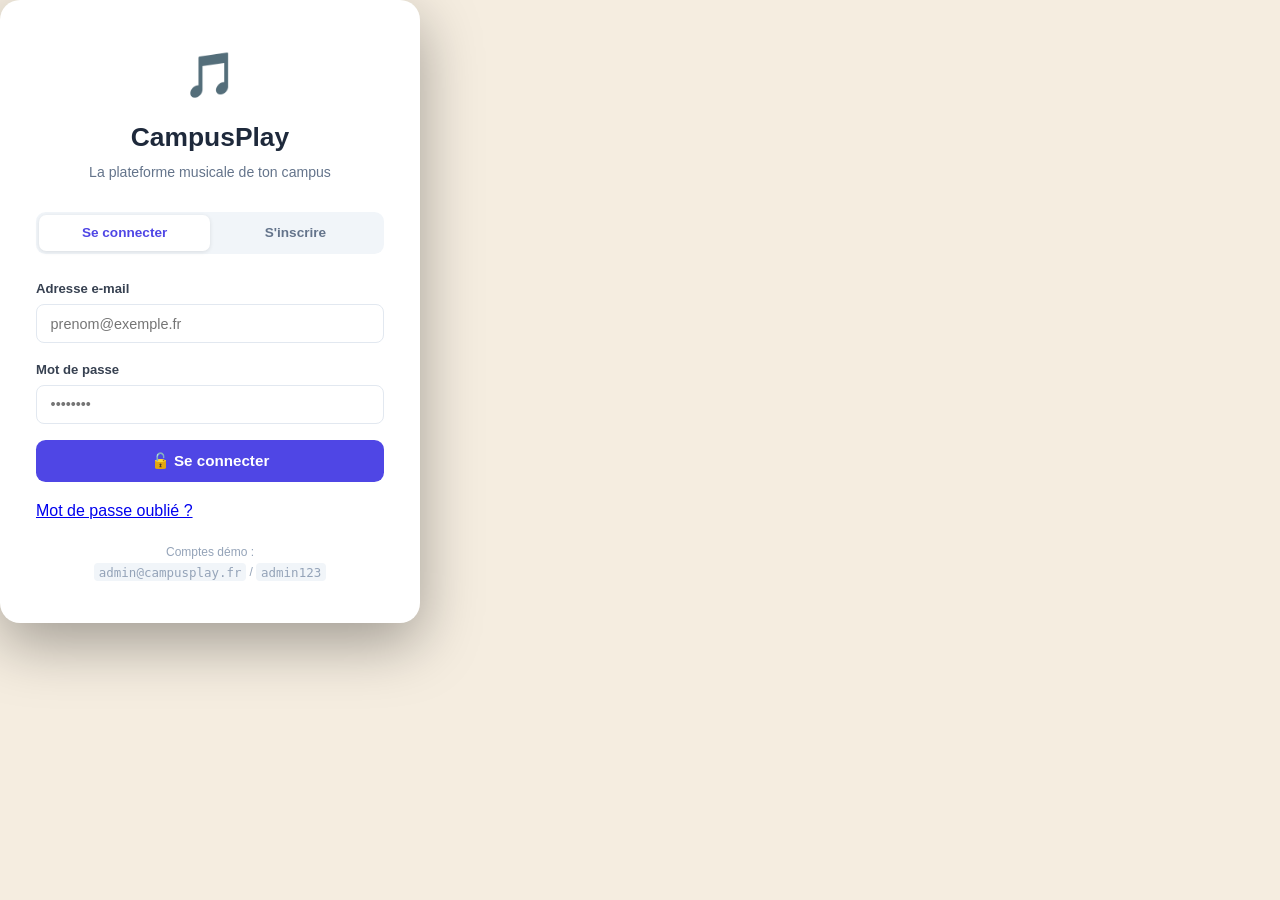
==== commit 0ed0b66b: "zozo" ====
--- a/index.html
+++ b/index.html
@@ -29,6 +29,19 @@
     <input type="password" id="l-mdp" placeholder="••••••••" required autocomplete="current-password">
     <button type="submit" class="btn-submit" id="btn-login">🔓 Se connecter</button>
   </form>
+
+  <p style="margin-top:1rem">
+  <a href="#" onclick="toggleReset()">Mot de passe oublié ?</a>
+</p>
+
+<div id="reset-box" style="display:none;margin-top:1rem">
+  <h3>Réinitialiser le mot de passe</h3>
+
+  <input type="email" id="reset-email" placeholder="Email">
+  <input type="password" id="reset-mdp" placeholder="Nouveau mot de passe">
+
+  <button onclick="resetPassword()">Changer le mot de passe</button>
+</div>
 
   <!-- ── Formulaire inscription ── -->
   <form id="form-register" style="display:none" onsubmit="doRegister(event)">
--- a/style.css
+++ b/style.css
@@ -5,11 +5,11 @@
 
 /* ── VARIABLES ── */
 :root {
-  --bleu-nuit:   #0d1b3e;   /* fond sombre, sidebar */
-  --bleu-marine: #1a3a6e;   /* header, accents foncés */
-  --bleu-vif:    #2563eb;   /* boutons principaux */
-  --bleu-clair:  #93c5fd;   /* highlights bleus */
-  --bleu-pale:   #dbeafe;   /* fonds légers */
+  --bleu-nuit:   #3b6a9f;   /* fond sombre, sidebar */
+  --bleu-marine: #213875;   /* header, accents foncés */
+  --bleu-vif:    #ffdd45;   /* boutons principaux */
+  --bleu-clair:  #082547;   /* highlights bleus */
+  --bleu-pale:   #fbe5ca;   /* fonds légers */
   --beige:       #f5ede0;   /* fond principal */
   --beige-clair: #fdfaf6;   /* cartes, fonds blancs chauds */
   --beige-bord:  #e8ddd0;   /* bordures beige */
@@ -28,9 +28,15 @@
 }
 
 /* ── RESET ── */
-*, *::before, *::after { margin: 0; padding: 0; box-sizing: border-box; }
-
-html { scroll-behavior: smooth; }
+*, *::before, *::after {
+  margin: 0;
+  padding: 0;
+  box-sizing: border-box;
+}
+
+html {
+  scroll-behavior: smooth;
+}
 
 body {
   font-family: 'Segoe UI', 'Helvetica Neue', Arial, sans-serif;
@@ -73,7 +79,7 @@
   left: 50%;
   transform: translate(-50%, -50%);
   font-size: 1.4rem;
-  color: rgba(255,255,255,.04);
+  color: rgba(255, 255, 255, .04);
   white-space: nowrap;
   letter-spacing: 1.5rem;
   pointer-events: none;
@@ -82,76 +88,73 @@
 }
 
 .logo-cercle {
-  width: 68px;
-  height: 68px;
+  width: 72px;
+  height: 72px;
   border-radius: 50%;
-  border: 2px solid var(--or);
-  background: rgba(201,168,76,.1);
+  border: 2.5px solid var(--or);
+  background: rgba(201, 168, 76, .12);
   display: flex;
   align-items: center;
   justify-content: center;
-  font-size: 1.6rem;
+  font-size: .85rem;
+  font-weight: 600;
+  color: var(--or);
   flex-shrink: 0;
   position: relative;
   z-index: 1;
 }
 
-.site-header-centre {
+.header-centre {
   flex: 1;
   text-align: center;
   position: relative;
   z-index: 1;
 }
-.site-header-centre h1 {
-  font-size: 2.2rem;
+.header-centre h1 {
+  font-size: 2.3rem;
   font-weight: 800;
   color: var(--blanc);
   letter-spacing: .02em;
   margin-bottom: .15rem;
 }
-.site-header-centre .sous-titre {
-  font-size: .9rem;
+.header-centre h1 .note { color: var(--or); }
+.header-centre p {
+  font-size: .88rem;
   color: var(--bleu-clair);
-  letter-spacing: .05em;
-}
-/* Note musicale après le titre */
-.site-header-centre h1::after {
-  content: ' ♫';
-  color: var(--or);
-  font-size: 1.6rem;
-}
-
-.header-user {
+  letter-spacing: .04em;
+}
+
+.header-droite {
   display: flex;
   flex-direction: column;
   align-items: flex-end;
-  gap: .35rem;
+  gap: .4rem;
   min-width: 130px;
   position: relative;
   z-index: 1;
 }
-.header-user .user-nom   { font-size: .85rem; font-weight: 600; color: var(--blanc); }
-.header-user .user-role  {
-  font-size: .72rem;
+.header-droite .user-nom  { font-size: .84rem; font-weight: 600; color: var(--blanc); }
+.header-droite .user-role {
+  font-size: .7rem;
   padding: .15rem .6rem;
   border-radius: 9999px;
   background: var(--or);
   color: var(--bleu-nuit);
-  font-weight: 700;
+  font-weight: 800;
   letter-spacing: .03em;
 }
-.header-user .btn-deconnexion {
-  font-size: .78rem;
+.header-droite .btn-deco {
+  font-size: .76rem;
   padding: .3rem .75rem;
-  border: 1px solid rgba(255,255,255,.25);
+  border: 1px solid rgba(255, 255, 255, .25);
   border-radius: .4rem;
   background: transparent;
   cursor: pointer;
-  color: rgba(255,255,255,.7);
+  color: rgba(255, 255, 255, .65);
   transition: .15s;
 }
-.header-user .btn-deconnexion:hover {
-  background: rgba(255,255,255,.1);
+.header-droite .btn-deco:hover {
+  background: rgba(255, 255, 255, .1);
   color: var(--blanc);
 }
 
@@ -166,7 +169,8 @@
   width: 165px;
   flex-shrink: 0;
   background: var(--bleu-marine);
-  padding: 1.5rem 0;
+  border-right: 3px solid rgba(201, 168, 76, .3);
+  padding: 2rem 0;
   display: flex;
   flex-direction: column;
 }
@@ -184,43 +188,39 @@
 .sidebar a {
   display: flex;
   align-items: center;
-  gap: .6rem;
-  padding: .7rem 1.25rem;
-  font-size: .9rem;
-  color: rgba(255,255,255,.65);
+  gap: .55rem;
+  padding: .75rem 1.3rem;
+  font-size: .92rem;
+  color: rgba(255, 255, 255, .6);
   text-decoration: none;
   border-left: 3px solid transparent;
   transition: .15s;
 }
-.sidebar a .icone { font-size: 1rem; width: 1.2rem; text-align: center; }
 .sidebar a:hover {
-  background: rgba(255,255,255,.07);
+  background: rgba(255, 255, 255, .07);
   color: var(--blanc);
   border-left-color: var(--bleu-clair);
 }
 .sidebar a.actif {
-  background: rgba(147,197,253,.12);
+  background: rgba(201, 168, 76, .12);
   color: var(--blanc);
-  font-weight: 700;
+  font-weight: 800;
   border-left-color: var(--or);
 }
 .sidebar a.actif .icone { color: var(--or); }
-
-.sidebar hr {
-  border: none;
-  border-top: 1px solid rgba(255,255,255,.1);
-  margin: .6rem 1rem;
-}
-
-.badge-notif {
-  display: inline-block;
+.sidebar a .icone { font-size: .95rem; width: 1.1rem; text-align: center; }
+.sidebar hr { border: none; border-top: 1px solid rgba(255, 255, 255, .1); margin: .6rem 1.1rem; }
+
+/* Badge nombre notifs */
+.badge-nb {
+  display: none;
+  margin-left: auto;
   background: var(--erreur);
   color: white;
   border-radius: 9999px;
   font-size: .65rem;
   padding: .1rem .45rem;
-  font-weight: 700;
-  margin-left: auto;
+  font-weight: 800;
 }
 
 /* ── CONTENU PRINCIPAL ── */
@@ -253,14 +253,14 @@
   border-top: 3px solid var(--or);
   padding: 1.5rem 2rem;
   text-align: center;
-  color: rgba(255,255,255,.5);
+  color: rgba(255, 255, 255, .45);
   font-size: .82rem;
   line-height: 2;
 }
 .site-footer strong { color: var(--or); }
 
 /* ══════════════════════════════
-   COMPOSANTS UI
+   COMPOSANTS UI COMMUNS
    ══════════════════════════════ */
 
 /* ── BOUTONS ── */
@@ -281,34 +281,21 @@
 .btn-primaire {
   background: var(--bleu-vif);
   color: var(--blanc);
-}
-.btn-primaire:hover { background: #1d4ed8; transform: translateY(-1px); box-shadow: 0 4px 12px rgba(37,99,235,.3); }
-
-.btn-or {
-  background: var(--or);
-  color: var(--bleu-nuit);
-  font-weight: 700;
-}
-.btn-or:hover { background: #b8942e; transform: translateY(-1px); }
-
-.btn-contour {
-  background: transparent;
-  color: var(--bleu-vif);
-  border: 2px solid var(--bleu-vif);
-}
-.btn-contour:hover { background: var(--bleu-pale); }
-
-.btn-contour-blanc {
-  background: transparent;
-  color: var(--blanc);
-  border: 2px solid rgba(255,255,255,.4);
-}
-.btn-contour-blanc:hover { background: rgba(255,255,255,.1); border-color: var(--blanc); }
-
-.btn-succes { background: var(--succes); color: var(--blanc); }
+  margin-top: 15px;
+}
+.btn-primaire:hover {
+  background: #1d4ed8;
+  transform: translateY(-1px);
+  box-shadow: 0 4px 12px rgba(37, 99, 235, .3);
+}
+
+.btn-grand    { padding: .85rem 2rem; font-size: 1rem; }
+.btn-plein    { width: 100%; justify-content: center; }
+.btn-gris     { background: var(--beige); color: var(--texte-doux); border: 1px solid var(--bordure); }
+.btn-gris:hover { background: var(--beige-bord); }
+.btn-succes   { background: var(--succes); color: var(--blanc); }
 .btn-succes:hover { background: #047857; }
-
-.btn-erreur { background: var(--erreur); color: var(--blanc); }
+.btn-erreur   { background: var(--erreur); color: var(--blanc); }
 .btn-erreur:hover { background: #b91c1c; }
 
 .btn-gris { background: var(--beige); color: var(--texte-doux); border: 1px solid var(--bordure); }
@@ -326,60 +313,6 @@
   transition: .2s;
 }
 .carte:hover { box-shadow: var(--ombre); }
-
-/* Cartes du dashboard (3 grandes) */
-.grande-carte {
-  border: 2px solid var(--beige-bord);
-  border-radius: .75rem;
-  min-height: 230px;
-  display: flex;
-  flex-direction: column;
-  cursor: pointer;
-  text-decoration: none;
-  color: inherit;
-  transition: .2s;
-  overflow: hidden;
-  background: var(--blanc);
-}
-.grande-carte:hover {
-  border-color: var(--bleu-vif);
-  box-shadow: 0 6px 24px rgba(37,99,235,.12);
-  transform: translateY(-3px);
-}
-.grande-carte-titre {
-  padding: .9rem 1.1rem;
-  font-weight: 700;
-  font-size: .95rem;
-  border-bottom: 2px solid var(--beige-bord);
-  background: var(--beige);
-  color: var(--bleu-marine);
-  display: flex;
-  align-items: center;
-  gap: .5rem;
-}
-.grande-carte:hover .grande-carte-titre {
-  background: var(--bleu-pale);
-  border-bottom-color: var(--bleu-vif);
-  color: var(--bleu-vif);
-}
-.grande-carte-corps {
-  flex: 1;
-  padding: 1rem;
-  display: flex;
-  flex-direction: column;
-  gap: .5rem;
-}
-.item-carte {
-  font-size: .82rem;
-  color: var(--texte-doux);
-  padding: .4rem .65rem;
-  background: var(--beige-clair);
-  border-radius: .35rem;
-  border-left: 3px solid var(--beige-bord);
-  line-height: 1.45;
-}
-.item-carte strong { display: block; color: var(--bleu-nuit); font-size: .85rem; }
-.item-carte-vide { font-size: .83rem; color: var(--texte-pale); text-align: center; margin-top: 1.25rem; font-style: italic; }
 
 /* ── GRILLES ── */
 .grille-3 { display: grid; grid-template-columns: repeat(3, 1fr); gap: 1.25rem; }
@@ -400,7 +333,6 @@
 .badge-rouge   { background: #fee2e2; color: #991b1b; }
 .badge-bleu    { background: var(--bleu-pale); color: var(--bleu-marine); }
 .badge-marine  { background: var(--bleu-marine); color: var(--blanc); }
-.badge-or      { background: var(--or); color: var(--bleu-nuit); font-weight: 800; }
 .badge-beige   { background: var(--beige); color: var(--texte-doux); }
 
 /* ── FORMULAIRES ── */
@@ -433,7 +365,7 @@
   outline: none;
   border-color: var(--bleu-vif);
   background: var(--blanc);
-  box-shadow: 0 0 0 3px rgba(37,99,235,.1);
+  box-shadow: 0 0 0 3px rgba(37, 99, 235, .1);
 }
 .form-groupe input::placeholder { color: var(--texte-pale); }
 .form-groupe textarea { resize: vertical; min-height: 90px; }
@@ -470,849 +402,505 @@
 td {
   padding: .75rem 1rem;
   font-size: .87rem;
-  border-bottom: 1px solid var(--beige-bord);
-  color: var(--texte);
+border-bottom: 1px solid var(--beige-bord);
+color: var(--texte);
 }
 tbody tr:hover { background: var(--beige-clair); }
 tbody tr:last-child td { border-bottom: none; }
-
 /* ── ONGLETS ── */
 .onglets {
-  display: flex;
-  gap: .25rem;
-  border-bottom: 2px solid var(--beige-bord);
-  margin-bottom: 1.75rem;
-  overflow-x: auto;
+display: flex;
+gap: .25rem;
+border-bottom: 2px solid var(--beige-bord);
+margin-bottom: 1.75rem;
+overflow-x: auto;
 }
 .onglet {
-  padding: .65rem 1.2rem;
-  font-size: .88rem;
-  font-weight: 600;
-  color: var(--texte-doux);
-  border-bottom: 3px solid transparent;
-  margin-bottom: -2px;
-  cursor: pointer;
-  white-space: nowrap;
-  transition: .15s;
-  border-radius: .4rem .4rem 0 0;
+padding: .65rem 1.2rem;
+font-size: .88rem;
+font-weight: 600;
+color: var(--texte-doux);
+border-bottom: 3px solid transparent;
+margin-bottom: -2px;
+cursor: pointer;
+white-space: nowrap;
+transition: .15s;
+border-radius: .4rem .4rem 0 0;
 }
 .onglet:hover { color: var(--bleu-vif); background: var(--beige); }
 .onglet.actif { color: var(--bleu-vif); border-bottom-color: var(--bleu-vif); background: var(--bleu-pale); }
-
-/* ── STAT CARTES ── */
-.stat-carte {
-  background: var(--blanc);
-  border: 1px solid var(--beige-bord);
-  border-radius: .75rem;
-  padding: 1.4rem;
-  text-align: center;
-  position: relative;
-  overflow: hidden;
-}
-.stat-carte::before {
-  content: '♪';
-  position: absolute;
-  bottom: -.5rem;
-  right: .75rem;
-  font-size: 3rem;
-  color: rgba(13,27,62,.04);
-  pointer-events: none;
-}
-.stat-carte .chiffre {
-  font-size: 2.4rem;
-  font-weight: 800;
-  color: var(--bleu-marine);
-  line-height: 1;
-  margin-bottom: .35rem;
-}
-.stat-carte .label {
-  font-size: .78rem;
-  color: var(--texte-doux);
-  font-weight: 500;
-  text-transform: uppercase;
-  letter-spacing: .05em;
-}
-
 /* ── BARRE DE PROGRESSION ── */
 .barre-fond {
-  background: var(--beige-bord);
-  border-radius: 9999px;
-  height: 8px;
-  overflow: hidden;
+background: var(--beige-bord);
+border-radius: 9999px;
+height: 8px;
+overflow: hidden;
 }
 .barre-rempli {
-  height: 100%;
-  border-radius: 9999px;
-  transition: width .3s ease;
-}
-
+height: 100%;
+border-radius: 9999px;
+transition: width .3s ease;
+}
 /* ── MODAL ── */
-.modal-overlay {
-  display: none;
-  position: fixed;
-  inset: 0;
-  background: rgba(13,27,62,.6);
-  z-index: 300;
-  align-items: center;
-  justify-content: center;
-  backdrop-filter: blur(2px);
-}
-.modal-overlay.ouvert { display: flex; }
-.modal-carte {
-  background: var(--blanc);
-  border-radius: .9rem;
-  width: 100%;
-  max-width: 480px;
-  margin: 1rem;
-  box-shadow: var(--ombre-forte);
-  overflow: hidden;
-}
-.modal-header {
-  background: var(--bleu-nuit);
-  padding: 1.25rem 1.5rem;
-  display: flex;
-  justify-content: space-between;
-  align-items: center;
-}
-.modal-header h3 { color: var(--blanc); font-weight: 700; }
+.modal-bg {
+display: none;
+position: fixed;
+inset: 0;
+background: rgba(13, 27, 62, .55);
+z-index: 400;
+align-items: center;
+justify-content: center;
+backdrop-filter: blur(2px);
+}
+.modal-bg.ouvert { display: flex; }
+.modal-boite {
+background: var(--blanc);
+border-radius: .9rem;
+width: 100%;
+max-width: 520px;
+margin: 1rem;
+box-shadow: 0 20px 60px rgba(13, 27, 62, .3);
+overflow: hidden;
+}
+.modal-entete {
+background: var(--bleu-nuit);
+padding: 1.25rem 1.5rem;
+display: flex;
+justify-content: space-between;
+align-items: center;
+}
+.modal-entete h2 { font-size: 1.05rem; font-weight: 800; color: var(--blanc); }
 .modal-fermer {
-  background: none;
-  border: none;
-  color: rgba(255,255,255,.6);
-  font-size: 1.4rem;
-  cursor: pointer;
-  transition: .15s;
+background: none;
+border: none;
+color: rgba(255, 255, 255, .65);
+font-size: 1.4rem;
+cursor: pointer;
 }
 .modal-fermer:hover { color: var(--blanc); }
-.modal-corps { padding: 1.75rem; }
-
+.modal-contenu { padding: 1.5rem; }
+.modal-pied {
+padding: 1rem 1.5rem;
+background: var(--beige);
+display: flex;
+gap: .75rem;
+justify-content: flex-end;
+}
+/* Champs formulaire dans modal */
+.champ { margin-bottom: .85rem; }
+.champ label {
+display: block;
+font-size: .78rem;
+font-weight: 700;
+text-transform: uppercase;
+letter-spacing: .05em;
+color: var(--bleu-marine);
+margin-bottom: .3rem;
+}
+.champ input, .champ select {
+width: 100%;
+padding: .55rem .85rem;
+border: 1.5px solid var(--beige-bord);
+border-radius: .45rem;
+font-size: .88rem;
+font-family: inherit;
+background: var(--beige-clair);
+}
+.champ input:focus, .champ select:focus {
+outline: none;
+border-color: var(--bleu-vif);
+background: var(--blanc);
+}
 /* ══════════════════════════════
-   PAGE CONNEXION (index.html)
-   ══════════════════════════════ */
+PAGE CONNEXION
+══════════════════════════════ */
 .page-connexion {
-  min-height: 100vh;
-  display: flex;
-  flex-direction: column;
-  background: var(--bleu-nuit);
-  position: relative;
-  overflow: hidden;
-}
-
-/* Motif notes de musique en fond */
-.page-connexion::before {
-  content: '♩  ♪  ♫  ♬  ♩  ♪  ♫  ♬  ♩  ♪  ♫  ♬  ♩  ♪  ♫  ♬';
-  position: fixed;
-  top: 15%;
-  left: -5%;
-  font-size: 2rem;
-  color: rgba(255,255,255,.03);
-  white-space: nowrap;
-  letter-spacing: 2rem;
-  pointer-events: none;
-  transform: rotate(-8deg);
-  width: 130%;
-}
-.page-connexion::after {
-  content: '♬  ♫  ♪  ♩  ♬  ♫  ♪  ♩  ♬  ♫  ♪  ♩  ♬  ♫  ♪  ♩';
-  position: fixed;
-  bottom: 15%;
-  left: -5%;
-  font-size: 2rem;
-  color: rgba(255,255,255,.03);
-  white-space: nowrap;
-  letter-spacing: 2rem;
-  pointer-events: none;
-  transform: rotate(-8deg);
-  width: 130%;
-}
-
-.connexion-wrapper {
-  flex: 1;
-  display: flex;
-  align-items: center;
-  justify-content: center;
-  padding: 2rem 1rem;
-  position: relative;
-  z-index: 1;
-}
-
-.connexion-carte {
-  background: var(--blanc);
-  border-radius: 1.1rem;
-  width: 100%;
-  max-width: 420px;
-  box-shadow: 0 20px 60px rgba(0,0,0,.4);
-  overflow: hidden;
-}
-
-.connexion-bandeau {
-  background: linear-gradient(135deg, var(--bleu-marine), var(--bleu-nuit));
-  padding: 2rem 2rem 1.5rem;
-  text-align: center;
-  position: relative;
-}
-.connexion-bandeau::after {
-  content: '♫';
-  position: absolute;
-  top: 50%;
-  right: 1.5rem;
-  transform: translateY(-50%);
-  font-size: 3rem;
-  color: rgba(201,168,76,.3);
-}
-.connexion-bandeau h1 {
-  font-size: 1.9rem;
-  font-weight: 800;
-  color: var(--blanc);
-  margin-bottom: .2rem;
-}
-.connexion-bandeau h1 span { color: var(--or); }
-.connexion-bandeau p {
-  font-size: .85rem;
-  color: var(--bleu-clair);
-}
-
-.connexion-corps { padding: 2rem; }
-
-.connexion-footer-bas {
-  background: var(--bleu-nuit);
-  padding: 1rem 2rem;
-  text-align: center;
-  font-size: .8rem;
-  color: rgba(255,255,255,.4);
-  line-height: 1.8;
-}
-
-/* ── RESPONSIVE ── */
+min-height: 100vh;
+display: flex;
+flex-direction: column;
+align-items: center;
+justify-content: center;
+background: linear-gradient(135deg, #1e293b 0%, #312e81 100%);
+font-family: system-ui, sans-serif;
+}
+.card {
+background: white;
+border-radius: 1.25rem;
+padding: 2.5rem 2.25rem;
+width: 100%;
+max-width: 420px;
+box-shadow: 0 20px 60px rgba(0,0,0,.35);
+}
+.logo { text-align: center; margin-bottom: 1.75rem; }
+.logo .ico { font-size: 2.75rem; }
+.logo h1 { font-size: 1.65rem; font-weight: 800; color: #1e293b; margin: .35rem 0 .2rem; }
+.logo p  { color: #64748b; font-size: .88rem; }
+.tabs { display: flex; background: #f1f5f9; border-radius: .6rem; padding: .2rem; margin-bottom: 1.5rem; }
+.tab  {
+flex: 1; text-align: center; padding: .45rem; border-radius: .45rem;
+cursor: pointer; font-size: .85rem; font-weight: 600; color: #64748b; transition: .15s;
+}
+.tab.actif { background: white; color: #4f46e5; box-shadow: 0 1px 4px rgba(0,0,0,.1); }
+label { display: block; font-size: .82rem; font-weight: 600; color: #374151; margin-bottom: .3rem; }
+input {
+width: 100%; padding: .65rem .85rem;
+border: 1.5px solid #e2e8f0; border-radius: .5rem;
+font-size: .9rem; margin-bottom: 1rem; transition: border .15s;
+}
+input:focus { outline: none; border-color: #4f46e5; }
+.grid2 { display: grid; grid-template-columns: 1fr 1fr; gap: .75rem; }
+.btn-submit {
+width: 100%; padding: .75rem; background: #4f46e5; color: white;
+border: none; border-radius: .6rem; font-size: .95rem;
+font-weight: 700; cursor: pointer; transition: background .15s;
+}
+.btn-submit:hover { background: #3730a3; }
+.btn-submit:disabled { background: #a5b4fc; cursor: not-allowed; }
+.erreur {
+background: #fee2e2; color: #991b1b;
+border: 1px solid #fecaca; border-radius: .5rem;
+padding: .6rem .9rem; font-size: .85rem;
+margin-bottom: 1rem; display: none;
+}
+.hint { text-align:center; font-size:.75rem; color:#94a3b8; margin-top:1.25rem; line-height:1.6; }
+code { background:#f1f5f9; padding:.1rem .3rem; border-radius:.25rem; font-size:.78rem; }
+/* ══════════════════════════════
+PAGE ACCUEIL
+══════════════════════════════ */
+.bienvenue {
+font-size: 1.25rem;
+font-weight: 800;
+color: var(--bleu-nuit);
+margin-bottom: 1.5rem;
+padding-bottom: .75rem;
+border-bottom: 2px solid var(--beige-bord);
+}
+/* ── 3 GRANDES CARTES ── */
+.grille-cartes {
+display: grid;
+grid-template-columns: repeat(3, 1fr);
+gap: 1.25rem;
+margin-bottom: 2rem;
+}
+.grande-carte {
+border: 2px solid var(--beige-bord);
+border-radius: .65rem;
+min-height: 240px;
+display: flex;
+flex-direction: column;
+text-decoration: none;
+color: inherit;
+transition: .2s;
+overflow: hidden;
+background: var(--blanc);
+}
+.grande-carte:hover {
+border-color: var(--bleu-vif);
+box-shadow: 0 6px 24px rgba(37, 99, 235, .13);
+transform: translateY(-3px);
+}
+.grande-carte:hover .carte-tete {
+background: var(--bleu-pale);
+border-bottom-color: var(--bleu-vif);
+color: var(--bleu-vif);
+}
+.carte-tete {
+padding: .85rem 1.1rem;
+font-size: .95rem;
+font-weight: 700;
+background: var(--beige);
+border-bottom: 2px solid var(--beige-bord);
+color: var(--bleu-marine);
+display: flex;
+align-items: center;
+gap: .5rem;
+transition: .2s;
+}
+.carte-corps {
+flex: 1;
+padding: 1rem 1.1rem;
+display: flex;
+flex-direction: column;
+gap: .5rem;
+}
+.item {
+font-size: .82rem;
+color: var(--texte-doux);
+padding: .4rem .65rem;
+background: var(--beige-clair);
+border-radius: .35rem;
+border-left: 3px solid var(--beige-bord);
+line-height: 1.45;
+}
+.item strong { display: block; color: var(--bleu-nuit); font-size: .85rem; margin-bottom: .1rem; }
+.item span   { font-size: .76rem; }
+.carte-vide {
+font-size: .83rem;
+color: var(--texte-pale);
+text-align: center;
+margin-top: 1.5rem;
+font-style: italic;
+}
+/* Couleur accent par carte */
+.carte-reservations .carte-tete { border-top: 3px solid var(--bleu-vif); }
+.carte-evenements   .carte-tete { border-top: 3px solid var(--or); }
+.carte-demandes     .carte-tete { border-top: 3px solid #7c3aed; }
+/* ── SECTION NOTIFICATIONS ── */
+.notif-section {
+background: var(--blanc);
+border: 1px solid var(--beige-bord);
+border-radius: .65rem;
+overflow: hidden;
+}
+.notif-section-titre {
+background: var(--beige);
+padding: .75rem 1.25rem;
+font-size: .88rem;
+font-weight: 700;
+color: var(--bleu-marine);
+border-bottom: 1px solid var(--beige-bord);
+display: flex;
+justify-content: space-between;
+align-items: center;
+}
+.notif-item {
+display: flex;
+align-items: center;
+gap: .75rem;
+padding: .7rem 1.25rem;
+font-size: .85rem;
+border-bottom: 1px solid var(--beige-bord);
+transition: .12s;
+}
+.notif-item:last-child { border-bottom: none; }
+.notif-item:hover { background: var(--beige-clair); }
+.notif-item.non-lue { background: #eef2ff; }
+.notif-puce {
+width: 8px;
+height: 8px;
+border-radius: 50%;
+flex-shrink: 0;
+}
+/* ══════════════════════════════
+PAGE NOTIFICATIONS
+══════════════════════════════ */
+.notif-item {
+background: white;
+border: 1px solid var(--bordure);
+border-radius: .75rem;
+padding: 1rem 1.25rem;
+display: flex;
+align-items: flex-start;
+gap: 1rem;
+margin-bottom: .6rem;
+transition: box-shadow .15s;
+cursor: pointer;
+position: relative;
+}
+.notif-item:hover { box-shadow: 0 4px 16px rgba(0,0,0,.09); }
+.notif-item.non-lue {
+background: #eef2ff;
+border-color: #c7d2fe;
+}
+.notif-item.non-lue::before {
+content: '';
+position: absolute;
+left: -.1rem;
+top: 50%;
+transform: translateY(-50%);
+width: 4px;
+height: 60%;
+background: #4f46e5;
+border-radius: 0 4px 4px 0;
+}
+.notif-icone {
+width: 2.5rem;
+height: 2.5rem;
+border-radius: 50%;
+display: flex;
+align-items: center;
+justify-content: center;
+font-size: 1.15rem;
+flex-shrink: 0;
+}
+.notif-corps    { flex: 1; min-width: 0; }
+.notif-titre    { font-size: .9rem;  font-weight: 700; color: #1e293b; margin-bottom: .2rem; }
+.notif-desc     { font-size: .82rem; color: #64748b;   line-height: 1.5; }
+.notif-meta     { font-size: .75rem; color: #94a3b8;   margin-top: .3rem; }
+.notif-action   { margin-top: .5rem; }
+.dot-lue        { display: inline-block; width: 7px; height: 7px; border-radius: 50%; background: #4f46e5; margin-left: .35rem; vertical-align: middle; }
+.btn-lu-rapide  { background: none; border: none; cursor: pointer; color: #94a3b8; font-size: 1rem; padding: .25rem; flex-shrink: 0; transition: color .15s; }
+.btn-lu-rapide:hover { color: #4f46e5; }
+.vide-notif     { text-align: center; padding: 3rem; color: #64748b; }
+.vide-notif .vide-ico { font-size: 2.5rem; margin-bottom: .75rem; }
+/* ══════════════════════════════
+PAGE RESSOURCES
+══════════════════════════════ */
+/* ── 3 COLONNES ── */
+.reservations-layout {
+display: grid;
+grid-template-columns: repeat(3, 1fr);
+gap: 1.5rem;
+align-items: start;
+}
+.colonne-titre {
+font-size: .8rem;
+font-weight: 800;
+text-transform: uppercase;
+letter-spacing: .06em;
+color: var(--bleu-nuit);
+padding-bottom: .6rem;
+border-bottom: 2px solid var(--or);
+margin-bottom: 1rem;
+}
+/* ── CARTE MATÉRIEL ── */
+.carte-mat {
+background: var(--blanc);
+border: 1px solid var(--beige-bord);
+border-radius: .75rem;
+overflow: hidden;
+margin-bottom: .85rem;
+transition: .2s;
+}
+.carte-mat:hover {
+box-shadow: 0 6px 24px rgba(13, 27, 62, .12);
+transform: translateY(-2px);
+border-color: var(--bleu-clair);
+}
+.mat-bande { height: 5px; flex-shrink: 0; }
+.mat-photo {
+height: 90px;
+background: var(--beige);
+display: flex;
+align-items: center;
+justify-content: center;
+font-size: 2.6rem;
+border-bottom: 1px solid var(--beige-bord);
+position: relative;
+}
+.mat-cat-badge {
+position: absolute; top: .4rem; left: .4rem;
+background: rgba(13, 27, 62, .72); color: white;
+font-size: .6rem; font-weight: 700;
+padding: .1rem .45rem; border-radius: 9999px;
+}
+.mat-body { padding: .75rem .9rem .85rem; }
+.mat-nom  { font-size: .9rem; font-weight: 800; color: var(--bleu-nuit); margin-bottom: .45rem; }
+.mat-detail {
+display: flex; flex-direction: column;
+gap: .2rem; margin-bottom: .7rem;
+}
+.mat-detail span {
+font-size: .8rem; color: var(--texte-doux);
+display: flex; align-items: center; gap: .35rem;
+}
+.mat-bas {
+display: flex; align-items: center;
+justify-content: space-between;
+border-top: 1px solid var(--beige-bord);
+padding-top: .55rem;
+}
+.mat-prix-loc  { font-size: .92rem; font-weight: 800; color: var(--bleu-vif); }
+.mat-prix-ach  { font-size: .92rem; font-weight: 800; color: var(--succes); }
+.mat-prix-grat { font-size: .92rem; font-weight: 800; color: var(--succes); }
+.btn-mat {
+padding: .38rem .95rem;
+border-radius: .45rem;
+font-size: .8rem;
+font-weight: 600;
+cursor: pointer;
+transition: .15s;
+border: 1.5px solid transparent;
+}
+.btn-louer      { background: var(--bleu-pale); color: var(--bleu-marine); border-color: var(--bleu-clair); }
+.btn-louer:hover      { background: var(--bleu-marine); color: var(--blanc); }
+.btn-acheter    { background: #dcfce7; color: #166534; border-color: #86efac; }
+.btn-acheter:hover    { background: #166534; color: var(--blanc); }
+.btn-participer { background: #fef3c7; color: #92400e; border-color: #fcd34d; }
+.btn-participer:hover { background: #92400e; color: var(--blanc); }
+.btn-complet    { background: var(--beige); color: var(--texte-pale); border-color: var(--beige-bord); cursor: not-allowed; }
+/* ── FILTRES ── */
+.barre-filtres {
+background: var(--blanc);
+border: 1px solid var(--beige-bord);
+border-radius: .75rem;
+padding: 1rem 1.25rem;
+margin-bottom: 1.25rem;
+display: flex;
+flex-wrap: wrap;
+gap: .75rem;
+align-items: flex-end;
+}
+.filtre-gr { display: flex; flex-direction: column; gap: .25rem; }
+.filtre-gr label {
+font-size: .7rem; font-weight: 700;
+color: var(--bleu-marine);
+text-transform: uppercase; letter-spacing: .07em;
+}
+.filtre-gr input,
+.filtre-gr select {
+padding: .5rem .85rem;
+border: 1.5px solid var(--beige-bord);
+border-radius: .45rem;
+font-size: .85rem; font-family: inherit;
+background: var(--beige-clair); color: var(--texte);
+transition: .15s;
+}
+.filtre-gr input:focus,
+.filtre-gr select:focus { outline: none; border-color: var(--bleu-vif); background: var(--blanc); }
+.filtre-gr.large input { min-width: 210px; }
+/* ── PRIX/DETAIL MODAL ── */
+.modal-ligne {
+display: flex; gap: .75rem; align-items: flex-start;
+padding: .55rem 0; border-bottom: 1px solid var(--beige-bord); font-size: .88rem;
+}
+.modal-ligne:last-child { border-bottom: none; }
+.modal-ligne .icone { width: 1.4rem; text-align: center; flex-shrink: 0; }
+.modal-ligne strong { color: var(--bleu-nuit); display: block; font-size: .78rem; text-transform: uppercase; letter-spacing: .05em; }
+.modal-ligne span   { color: var(--texte-doux); }
+.prix-estime {
+display: flex; justify-content: space-between; align-items: center;
+background: var(--beige); border-radius: .5rem;
+padding: .65rem 1rem; margin-bottom: .5rem;
+font-size: .88rem;
+}
+.prix-estime span { color: var(--texte-doux); }
+.prix-estime b    { color: var(--bleu-vif); font-size: .95rem; }
+/* ══════════════════════════════
+MEDIA QUERIES RESPONSIVE
+══════════════════════════════ */
+@media (max-width: 900px) {
+.reservations-layout { grid-template-columns: 1fr; }
+}
 @media (max-width: 768px) {
-  .site-corps { flex-direction: column; }
-  .sidebar {
-    width: 100%;
-    flex-direction: row;
-    flex-wrap: wrap;
-    padding: .5rem;
-    gap: .1rem;
-  }
-  .sidebar a { padding: .45rem .8rem; font-size: .83rem; border-left: none; border-bottom: 2px solid transparent; }
-  .sidebar a.actif { border-left: none; border-bottom-color: var(--or); }
-  .sidebar hr, .sidebar-titre { display: none; }
-  .grille-3, .grille-4 { grid-template-columns: 1fr 1fr; }
-  .grille-2 { grid-template-columns: 1fr; }
-  .site-header-centre h1 { font-size: 1.5rem; }
-  .site-contenu { padding: 1.25rem; }
+.site-corps { flex-direction: column; }
+.sidebar {
+width: 100%;
+flex-direction: row;
+flex-wrap: wrap;
+padding: .5rem;
+gap: .1rem;
+}
+.sidebar a {
+padding: .45rem .8rem;
+font-size: .83rem;
+border-left: none;
+border-bottom: 2px solid transparent;
+}
+.sidebar a.actif {
+border-left: none;
+border-bottom-color: var(--or);
+}
+.sidebar hr, .sidebar-titre { display: none; }
+.grille-3, .grille-4 { grid-template-columns: 1fr 1fr; }
+.grille-2 { grid-template-columns: 1fr; }
+.site-header-centre h1 { font-size: 1.5rem; }
+.site-contenu { padding: 1.25rem; }
+}
+@media (max-width: 720px) {
+.grille-cartes { grid-template-columns: 1fr; }
+.header-droite { display: none; }
 }
 @media (max-width: 480px) {
-  .grille-3, .grille-4 { grid-template-columns: 1fr; }
-}
-
-
-/*==============accueil ======================*/
-body { background: var(--beige); }
-
-    /* ══ STRUCTURE GÉNÉRALE ══ */
-    .page-wrapper {
-      min-height: 100vh;
-      display: flex;
-      flex-direction: column;
-      max-width: 1050px;
-      margin: 0 auto;
-      background: var(--beige-clair);
-      border: 1px solid var(--beige-bord);
-      box-shadow: var(--ombre-forte);
-    }
-
-    /* ══ HEADER ══ */
-    .site-header {
-      background: var(--bleu-nuit);
-      border-bottom: 3px solid var(--or);
-      padding: 1.1rem 2rem;
-      display: flex;
-      align-items: center;
-      gap: 1.5rem;
-      position: relative;
-      overflow: hidden;
-    }
-    /* Notes de musique décoratives */
-    .site-header::before {
-      content: '♩  ♪  ♫  ♬  ♩  ♪  ♫  ♬  ♩  ♪  ♫  ♬';
-      position: absolute;
-      top: 50%;
-      left: 50%;
-      transform: translate(-50%, -50%);
-      font-size: 1.6rem;
-      color: rgba(255,255,255,.04);
-      white-space: nowrap;
-      letter-spacing: 2rem;
-      pointer-events: none;
-      width: 200%;
-      text-align: center;
-    }
-    .logo-cercle {
-      width: 72px;
-      height: 72px;
-      border-radius: 50%;
-      border: 2.5px solid var(--or);
-      background: rgba(201,168,76,.12);
-      display: flex;
-      align-items: center;
-      justify-content: center;
-      font-size: .85rem;
-      font-weight: 600;
-      color: var(--or);
-      flex-shrink: 0;
-      position: relative;
-      z-index: 1;
-    }
-    .header-centre {
-      flex: 1;
-      text-align: center;
-      position: relative;
-      z-index: 1;
-    }
-    .header-centre h1 {
-      font-size: 2.3rem;
-      font-weight: 800;
-      color: var(--blanc);
-      letter-spacing: .02em;
-      margin-bottom: .15rem;
-    }
-    .header-centre h1 .note { color: var(--or); }
-    .header-centre p {
-      font-size: .88rem;
-      color: var(--bleu-clair);
-      letter-spacing: .04em;
-    }
-    .header-droite {
-      display: flex;
-      flex-direction: column;
-      align-items: flex-end;
-      gap: .4rem;
-      min-width: 130px;
-      position: relative;
-      z-index: 1;
-    }
-    .header-droite .user-nom  { font-size: .84rem; font-weight: 600; color: var(--blanc); }
-    .header-droite .user-role {
-      font-size: .7rem;
-      padding: .15rem .6rem;
-      border-radius: 9999px;
-      background: var(--or);
-      color: var(--bleu-nuit);
-      font-weight: 800;
-      letter-spacing: .03em;
-    }
-    .header-droite .btn-deco {
-      font-size: .76rem;
-      padding: .3rem .75rem;
-      border: 1px solid rgba(255,255,255,.25);
-      border-radius: .4rem;
-      background: transparent;
-      cursor: pointer;
-      color: rgba(255,255,255,.65);
-      transition: .15s;
-    }
-    .header-droite .btn-deco:hover {
-      background: rgba(255,255,255,.1);
-      color: var(--blanc);
-    }
-
-    /* ══ CORPS ══ */
-    .site-corps {
-      display: flex;
-      flex: 1;
-    }
-
-    /* ══ SIDEBAR ══ */
-    .sidebar {
-      width: 155px;
-      flex-shrink: 0;
-      background: var(--bleu-marine);
-      border-right: 3px solid rgba(201,168,76,.3);
-      padding: 2rem 0;
-      display: flex;
-      flex-direction: column;
-    }
-    .sidebar a {
-      display: flex;
-      align-items: center;
-      gap: .55rem;
-      padding: .75rem 1.3rem;
-      font-size: .92rem;
-      color: rgba(255,255,255,.6);
-      text-decoration: none;
-      border-left: 3px solid transparent;
-      transition: .15s;
-    }
-    .sidebar a:hover {
-      background: rgba(255,255,255,.07);
-      color: var(--blanc);
-      border-left-color: var(--bleu-clair);
-    }
-    .sidebar a.actif {
-      background: rgba(201,168,76,.12);
-      color: var(--blanc);
-      font-weight: 800;
-      border-left-color: var(--or);
-    }
-    .sidebar a.actif .icone { color: var(--or); }
-    .sidebar a .icone { font-size: .95rem; width: 1.1rem; text-align: center; }
-    .sidebar hr { border: none; border-top: 1px solid rgba(255,255,255,.1); margin: .6rem 1.1rem; }
-
-    /* Compteur notifications */
-    .badge-nb {
-      display: none;
-      margin-left: auto;
-      background: var(--erreur);
-      color: white;
-      border-radius: 9999px;
-      font-size: .65rem;
-      padding: .1rem .45rem;
-      font-weight: 800;
-    }
-
-    /* ══ CONTENU PRINCIPAL ══ */
-    .site-contenu {
-      flex: 1;
-      padding: 2rem 2.25rem;
-      background: var(--beige-clair);
-    }
-
-    .bienvenue {
-      font-size: 1.25rem;
-      font-weight: 800;
-      color: var(--bleu-nuit);
-      margin-bottom: 1.5rem;
-      padding-bottom: .75rem;
-      border-bottom: 2px solid var(--beige-bord);
-    }
-
-    /* ══ 3 GRANDES CARTES ══ */
-    .grille-cartes {
-      display: grid;
-      grid-template-columns: repeat(3, 1fr);
-      gap: 1.25rem;
-      margin-bottom: 2rem;
-    }
-
-    .grande-carte {
-      border: 2px solid var(--beige-bord);
-      border-radius: .65rem;
-      min-height: 240px;
-      display: flex;
-      flex-direction: column;
-      text-decoration: none;
-      color: inherit;
-      transition: .2s;
-      overflow: hidden;
-      background: var(--blanc);
-    }
-    .grande-carte:hover {
-      border-color: var(--bleu-vif);
-      box-shadow: 0 6px 24px rgba(37,99,235,.13);
-      transform: translateY(-3px);
-    }
-    .grande-carte:hover .carte-tete {
-      background: var(--bleu-pale);
-      border-bottom-color: var(--bleu-vif);
-      color: var(--bleu-vif);
-    }
-
-    .carte-tete {
-      padding: .85rem 1.1rem;
-      font-size: .95rem;
-      font-weight: 700;
-      background: var(--beige);
-      border-bottom: 2px solid var(--beige-bord);
-      color: var(--bleu-marine);
-      display: flex;
-      align-items: center;
-      gap: .5rem;
-      transition: .2s;
-    }
-
-    .carte-corps {
-      flex: 1;
-      padding: 1rem 1.1rem;
-      display: flex;
-      flex-direction: column;
-      gap: .5rem;
-    }
-
-    .item {
-      font-size: .82rem;
-      color: var(--texte-doux);
-      padding: .4rem .65rem;
-      background: var(--beige-clair);
-      border-radius: .35rem;
-      border-left: 3px solid var(--beige-bord);
-      line-height: 1.45;
-    }
-    .item strong { display: block; color: var(--bleu-nuit); font-size: .85rem; margin-bottom: .1rem; }
-    .item span   { font-size: .76rem; }
-
-    .carte-vide {
-      font-size: .83rem;
-      color: var(--texte-pale);
-      text-align: center;
-      margin-top: 1.5rem;
-      font-style: italic;
-    }
-
-    /* Couleur accent par carte */
-    .carte-reservations .carte-tete { border-top: 3px solid var(--bleu-vif); }
-    .carte-evenements   .carte-tete { border-top: 3px solid var(--or); }
-    .carte-demandes     .carte-tete { border-top: 3px solid #7c3aed; }
-
-    /* ══ SECTION NOTIFICATIONS ══ */
-    .notif-section {
-      background: var(--blanc);
-      border: 1px solid var(--beige-bord);
-      border-radius: .65rem;
-      overflow: hidden;
-    }
-    .notif-section-titre {
-      background: var(--beige);
-      padding: .75rem 1.25rem;
-      font-size: .88rem;
-      font-weight: 700;
-      color: var(--bleu-marine);
-      border-bottom: 1px solid var(--beige-bord);
-      display: flex;
-      justify-content: space-between;
-      align-items: center;
-    }
-    .notif-item {
-      display: flex;
-      align-items: center;
-      gap: .75rem;
-      padding: .7rem 1.25rem;
-      font-size: .85rem;
-      border-bottom: 1px solid var(--beige-bord);
-      transition: .12s;
-    }
-    .notif-item:last-child { border-bottom: none; }
-    .notif-item:hover { background: var(--beige-clair); }
-    .notif-item.non-lue { background: #eef2ff; }
-    .notif-puce {
-      width: 8px; height: 8px;
-      border-radius: 50%;
-      flex-shrink: 0;
-    }
-
-    /* ══ FOOTER ══ */
-    .site-footer {
-      background: var(--bleu-nuit);
-      border-top: 3px solid var(--or);
-      padding: 1.5rem 2rem;
-      text-align: center;
-      color: rgba(255,255,255,.45);
-      font-size: .82rem;
-      line-height: 2;
-    }
-    .site-footer strong { color: var(--or); }
-
-    /* ══ RESPONSIVE ══ */
-    @media (max-width: 720px) {
-      .site-corps { flex-direction: column; }
-      .sidebar {
-        width: 100%; flex-direction: row; flex-wrap: wrap;
-        padding: .5rem; border-right: none; border-bottom: 2px solid rgba(201,168,76,.3);
-      }
-      .sidebar a { padding: .4rem .8rem; font-size: .83rem; border-left: none; }
-      .sidebar hr { display: none; }
-      .grille-cartes { grid-template-columns: 1fr; }
-      .header-centre h1 { font-size: 1.5rem; }
-      .header-droite { display: none; }
-    }
-
-
-    /*============= INDEX ==================*/
-    *, *::before, *::after { box-sizing: border-box; margin: 0; padding: 0; }
-    body {
-      min-height: 100vh;
-      display: flex; align-items: center; justify-content: center;
-      background: linear-gradient(135deg, #1e293b 0%, #312e81 100%);
-      font-family: system-ui, sans-serif;
-    }
-    .card {
-      background: white; border-radius: 1.25rem;
-      padding: 2.5rem 2.25rem; width: 100%; max-width: 420px;
-      box-shadow: 0 20px 60px rgba(0,0,0,.35);
-    }
-    .logo { text-align: center; margin-bottom: 1.75rem; }
-    .logo .ico { font-size: 2.75rem; }
-    .logo h1 { font-size: 1.65rem; font-weight: 800; color: #1e293b; margin: .35rem 0 .2rem; }
-    .logo p  { color: #64748b; font-size: .88rem; }
-    .tabs { display: flex; background: #f1f5f9; border-radius: .6rem; padding: .2rem; margin-bottom: 1.5rem; }
-    .tab  { flex: 1; text-align: center; padding: .45rem; border-radius: .45rem;
-            cursor: pointer; font-size: .85rem; font-weight: 600; color: #64748b; transition: .15s; }
-    .tab.actif { background: white; color: #4f46e5; box-shadow: 0 1px 4px rgba(0,0,0,.1); }
-    label { display: block; font-size: .82rem; font-weight: 600; color: #374151; margin-bottom: .3rem; }
-    input {
-      width: 100%; padding: .65rem .85rem;
-      border: 1.5px solid #e2e8f0; border-radius: .5rem;
-      font-size: .9rem; margin-bottom: 1rem; transition: border .15s;
-    }
-    input:focus { outline: none; border-color: #4f46e5; }
-    .grid2 { display: grid; grid-template-columns: 1fr 1fr; gap: .75rem; }
-    .btn-submit {
-      width: 100%; padding: .75rem; background: #4f46e5; color: white;
-      border: none; border-radius: .6rem; font-size: .95rem;
-      font-weight: 700; cursor: pointer; transition: background .15s;
-    }
-    .btn-submit:hover { background: #3730a3; }
-    .btn-submit:disabled { background: #a5b4fc; cursor: not-allowed; }
-    .erreur {
-      background: #fee2e2; color: #991b1b;
-      border: 1px solid #fecaca; border-radius: .5rem;
-      padding: .6rem .9rem; font-size: .85rem;
-      margin-bottom: 1rem; display: none;
-    }
-    .hint { text-align:center; font-size:.75rem; color:#94a3b8; margin-top:1.25rem; line-height:1.6; }
-    code { background:#f1f5f9; padding:.1rem .3rem; border-radius:.25rem; font-size:.78rem; }
-  
-
-    /*=============== NOTIFICATION ===================*/
-
-    .notif-item {
-      background: white;
-      border: 1px solid var(--bordure);
-      border-radius: .75rem;
-      padding: 1rem 1.25rem;
-      display: flex;
-      align-items: flex-start;
-      gap: 1rem;
-      margin-bottom: .6rem;
-      transition: box-shadow .15s;
-      cursor: pointer;
-      position: relative;
-    }
-    .notif-item:hover { box-shadow: 0 4px 16px rgba(0,0,0,.09); }
-    .notif-item.non-lue {
-      background: #eef2ff;
-      border-color: #c7d2fe;
-    }
-    .notif-item.non-lue::before {
-      content: '';
-      position: absolute;
-      left: -.1rem;
-      top: 50%;
-      transform: translateY(-50%);
-      width: 4px;
-      height: 60%;
-      background: #4f46e5;
-      border-radius: 0 4px 4px 0;
-    }
-    .notif-icone {
-      width: 2.5rem;
-      height: 2.5rem;
-      border-radius: 50%;
-      display: flex;
-      align-items: center;
-      justify-content: center;
-      font-size: 1.15rem;
-      flex-shrink: 0;
-    }
-    .notif-corps    { flex: 1; min-width: 0; }
-    .notif-titre    { font-size: .9rem;  font-weight: 700; color: #1e293b; margin-bottom: .2rem; }
-    .notif-desc     { font-size: .82rem; color: #64748b;   line-height: 1.5; }
-    .notif-meta     { font-size: .75rem; color: #94a3b8;   margin-top: .3rem; }
-    .notif-action   { margin-top: .5rem; }
-    .dot-lue        { display: inline-block; width: 7px; height: 7px; border-radius: 50%; background: #4f46e5; margin-left: .35rem; vertical-align: middle; }
-    .btn-lu-rapide  { background: none; border: none; cursor: pointer; color: #94a3b8; font-size: 1rem; padding: .25rem; flex-shrink: 0; transition: color .15s; }
-    .btn-lu-rapide:hover { color: #4f46e5; }
-    .vide-notif     { text-align: center; padding: 3rem; color: #64748b; }
-    .vide-notif .vide-ico { font-size: 2.5rem; margin-bottom: .75rem; }
-
-    /*=============RESSOURCES=============*/
-
-    
-    /* ══ 3 COLONNES ══ */
-    .reservations-layout {
-      display: grid;
-      grid-template-columns: repeat(3, 1fr);
-      gap: 1.5rem;
-      align-items: start;
-    }
-
-    .colonne-titre {
-      font-size: .8rem;
-      font-weight: 800;
-      text-transform: uppercase;
-      letter-spacing: .06em;
-      color: var(--bleu-nuit);
-      padding-bottom: .6rem;
-      border-bottom: 2px solid var(--or);
-      margin-bottom: 1rem;
-    }
-
-    /* ── Carte matériel ── */
-    .carte-mat {
-      background: var(--blanc);
-      border: 1px solid var(--beige-bord);
-      border-radius: .75rem;
-      overflow: hidden;
-      margin-bottom: .85rem;
-      transition: .2s;
-    }
-    .carte-mat:hover {
-      box-shadow: 0 6px 24px rgba(13,27,62,.12);
-      transform: translateY(-2px);
-      border-color: var(--bleu-clair);
-    }
-
-    .mat-bande { height: 5px; flex-shrink: 0; }
-
-    .mat-photo {
-      height: 90px;
-      background: var(--beige);
-      display: flex;
-      align-items: center;
-      justify-content: center;
-      font-size: 2.6rem;
-      border-bottom: 1px solid var(--beige-bord);
-      position: relative;
-    }
-    .mat-cat-badge {
-      position: absolute; top: .4rem; left: .4rem;
-      background: rgba(13,27,62,.72); color: white;
-      font-size: .6rem; font-weight: 700;
-      padding: .1rem .45rem; border-radius: 9999px;
-    }
-
-    .mat-body { padding: .75rem .9rem .85rem; }
-    .mat-nom  { font-size: .9rem; font-weight: 800; color: var(--bleu-nuit); margin-bottom: .45rem; }
-
-    .mat-detail {
-      display: flex; flex-direction: column;
-      gap: .2rem; margin-bottom: .7rem;
-    }
-    .mat-detail span {
-      font-size: .8rem; color: var(--texte-doux);
-      display: flex; align-items: center; gap: .35rem;
-    }
-
-    .mat-bas {
-      display: flex; align-items: center;
-      justify-content: space-between;
-      border-top: 1px solid var(--beige-bord);
-      padding-top: .55rem;
-    }
-    .mat-prix-loc { font-size: .92rem; font-weight: 800; color: var(--bleu-vif); }
-    .mat-prix-ach { font-size: .92rem; font-weight: 800; color: var(--succes); }
-    .mat-prix-grat { font-size: .92rem; font-weight: 800; color: var(--succes); }
-
-    .btn-mat {
-      padding: .38rem .95rem;
-      border-radius: .45rem;
-      font-size: .8rem;
-      font-weight: 600;
-      cursor: pointer;
-      transition: .15s;
-      border: 1.5px solid transparent;
-    }
-    .btn-louer     { background: var(--bleu-pale); color: var(--bleu-marine); border-color: var(--bleu-clair); }
-    .btn-louer:hover { background: var(--bleu-marine); color: var(--blanc); }
-    .btn-acheter   { background: #dcfce7; color: #166534; border-color: #86efac; }
-    .btn-acheter:hover { background: #166534; color: var(--blanc); }
-    .btn-participer { background: #fef3c7; color: #92400e; border-color: #fcd34d; }
-    .btn-participer:hover { background: #92400e; color: var(--blanc); }
-    .btn-complet   { background: var(--beige); color: var(--texte-pale); border-color: var(--beige-bord); cursor: not-allowed; }
-
-    /* ── Filtres ── */
-    .barre-filtres {
-      background: var(--blanc);
-      border: 1px solid var(--beige-bord);
-      border-radius: .75rem;
-      padding: 1rem 1.25rem;
-      margin-bottom: 1.25rem;
-      display: flex;
-      flex-wrap: wrap;
-      gap: .75rem;
-      align-items: flex-end;
-    }
-    .filtre-gr { display: flex; flex-direction: column; gap: .25rem; }
-    .filtre-gr label {
-      font-size: .7rem; font-weight: 700;
-      color: var(--bleu-marine);
-      text-transform: uppercase; letter-spacing: .07em;
-    }
-    .filtre-gr input,
-    .filtre-gr select {
-      padding: .5rem .85rem;
-      border: 1.5px solid var(--beige-bord);
-      border-radius: .45rem;
-      font-size: .85rem; font-family: inherit;
-      background: var(--beige-clair); color: var(--texte);
-      transition: .15s;
-    }
-    .filtre-gr input:focus,
-    .filtre-gr select:focus { outline: none; border-color: var(--bleu-vif); background: var(--blanc); }
-    .filtre-gr.large input { min-width: 210px; }
-
-    /* ── Modal ── */
-    .modal-bg {
-      display: none; position: fixed; inset: 0;
-      background: rgba(13,27,62,.55); z-index: 400;
-      align-items: center; justify-content: center;
-      backdrop-filter: blur(2px);
-    }
-    .modal-bg.ouvert { display: flex; }
-
-    .modal-boite {
-      background: var(--blanc); border-radius: .9rem;
-      width: 100%; max-width: 520px; margin: 1rem;
-      box-shadow: 0 20px 60px rgba(13,27,62,.3); overflow: hidden;
-    }
-    .modal-entete {
-      padding: 1.25rem 1.5rem;
-      display: flex; justify-content: space-between; align-items: center;
-    }
-    .modal-entete h2 { font-size: 1.05rem; font-weight: 800; color: var(--blanc); }
-    .modal-fermer {
-      background: none; border: none;
-      color: rgba(255,255,255,.65); font-size: 1.4rem; cursor: pointer;
-    }
-    .modal-fermer:hover { color: var(--blanc); }
-
-    .modal-contenu { padding: 1.5rem; }
-    .modal-ligne {
-      display: flex; gap: .75rem; align-items: flex-start;
-      padding: .55rem 0; border-bottom: 1px solid var(--beige-bord); font-size: .88rem;
-    }
-    .modal-ligne:last-child { border-bottom: none; }
-    .modal-ligne .icone { width: 1.4rem; text-align: center; flex-shrink: 0; }
-    .modal-ligne strong { color: var(--bleu-nuit); display: block; font-size: .78rem; text-transform: uppercase; letter-spacing: .05em; }
-    .modal-ligne span   { color: var(--texte-doux); }
-
-    .modal-pied {
-      padding: 1rem 1.5rem; background: var(--beige);
-      display: flex; gap: .75rem; justify-content: flex-end;
-    }
-
-    /* Champs formulaire dans modal */
-    .champ { margin-bottom: .85rem; }
-    .champ label {
-      display: block; font-size: .78rem; font-weight: 700;
-      text-transform: uppercase; letter-spacing: .05em;
-      color: var(--bleu-marine); margin-bottom: .3rem;
-    }
-    .champ input, .champ select {
-      width: 100%; padding: .55rem .85rem;
-      border: 1.5px solid var(--beige-bord); border-radius: .45rem;
-      font-size: .88rem; font-family: inherit;
-      background: var(--beige-clair);
-    }
-    .champ input:focus, .champ select:focus { outline: none; border-color: var(--bleu-vif); background: var(--blanc); }
-
-    .prix-estime {
-      display: flex; justify-content: space-between; align-items: center;
-      background: var(--beige); border-radius: .5rem;
-      padding: .65rem 1rem; margin-bottom: .5rem;
-      font-size: .88rem;
-    }
-    .prix-estime span { color: var(--texte-doux); }
-    .prix-estime b    { color: var(--bleu-vif); font-size: .95rem; }
-
-    @media (max-width: 900px) { .reservations-layout { grid-template-columns: 1fr; } }
-  +.grille-3, .grille-4 { grid-template-columns: 1fr; }
+}
